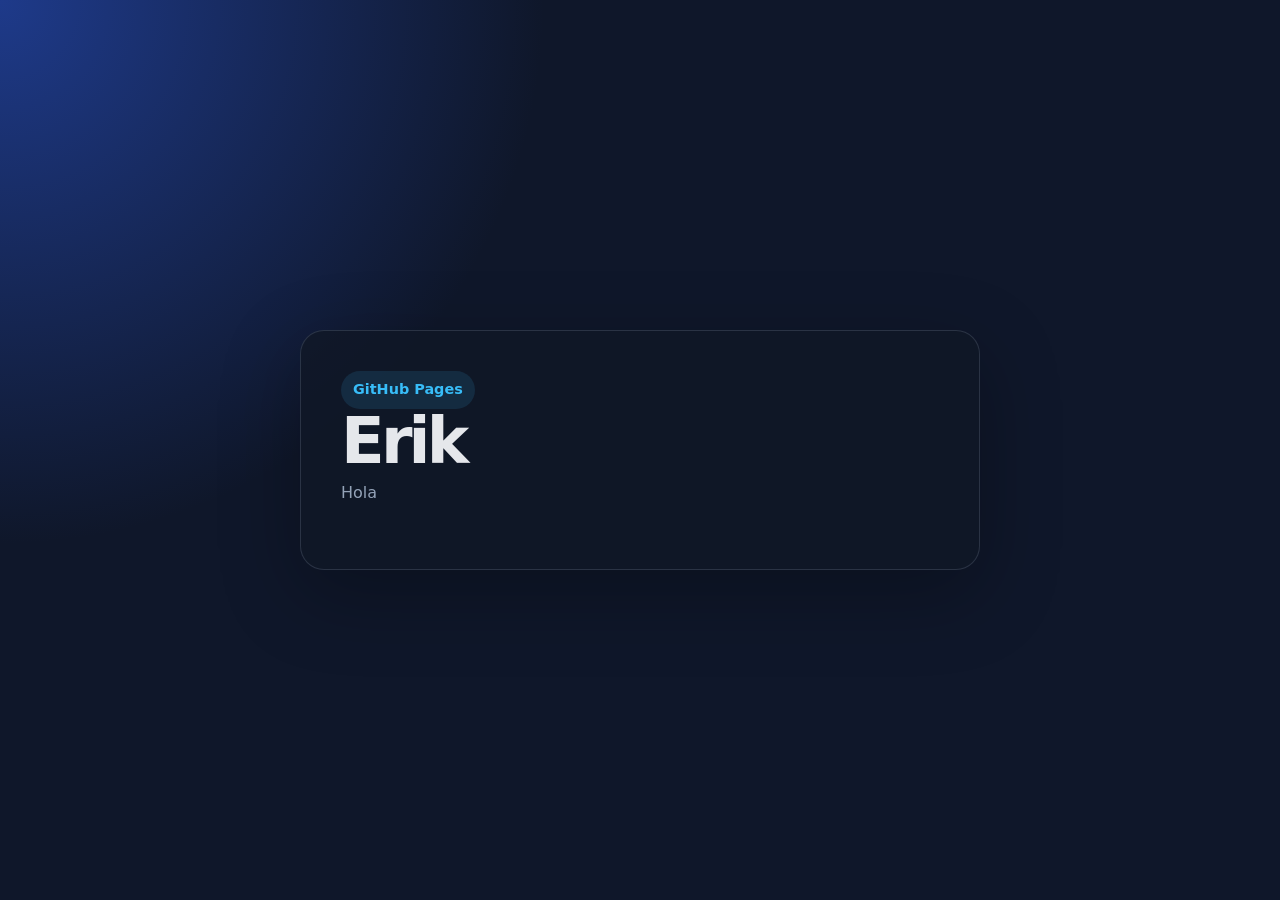
==== index.html @ 459b8fa0 "Update index.html" ====
<!doctype html>
<html lang="es">
  <head>
    <meta charset="utf-8">
    <meta name="viewport" content="width=device-width, initial-scale=1">
    <title>Erik</title>
    <meta name="description" content="Hola">
    <style>
      :root {
        color-scheme: light dark;
        --bg: #0f172a;
        --card: #111827;
        --text: #e5e7eb;
        --muted: #94a3b8;
        --accent: #38bdf8;
      }

      * {
        box-sizing: border-box;
      }

      body {
        min-height: 100vh;
        margin: 0;
        display: grid;
        place-items: center;
        padding: 24px;
        font: 16px/1.5 system-ui, -apple-system, BlinkMacSystemFont, "Segoe UI", sans-serif;
        background:
          radial-gradient(circle at top left, #1e3a8a 0, transparent 34rem),
          var(--bg);
        color: var(--text);
      }

      main {
        width: min(100%, 680px);
        padding: 40px;
        border: 1px solid rgb(148 163 184 / 20%);
        border-radius: 24px;
        background: rgb(17 24 39 / 82%);
        box-shadow: 0 24px 80px rgb(0 0 0 / 28%);
      }

      h1 {
        margin: 0 0 8px;
        font-size: clamp(2rem, 6vw, 4rem);
        line-height: 1;
        letter-spacing: -0.06em;
      }

      p {
        margin: 0 0 24px;
        color: var(--muted);
      }

      a {
        color: var(--accent);
        font-weight: 700;
        text-decoration: none;
      }

      a:hover {
        text-decoration: underline;
      }

      .badge {
        display: inline-flex;
        gap: 8px;
        align-items: center;
        padding: 8px 12px;
        border-radius: 999px;
        background: rgb(56 189 248 / 12%);
        color: var(--accent);
        font-size: 0.9rem;
        font-weight: 700;
      }
    </style>
  </head>
  <body>
    <main>
      <span class="badge">GitHub Pages</span>
      <h1>Erik</h1>
      <p>Hola</p>
    </main>
  </body>
</html>
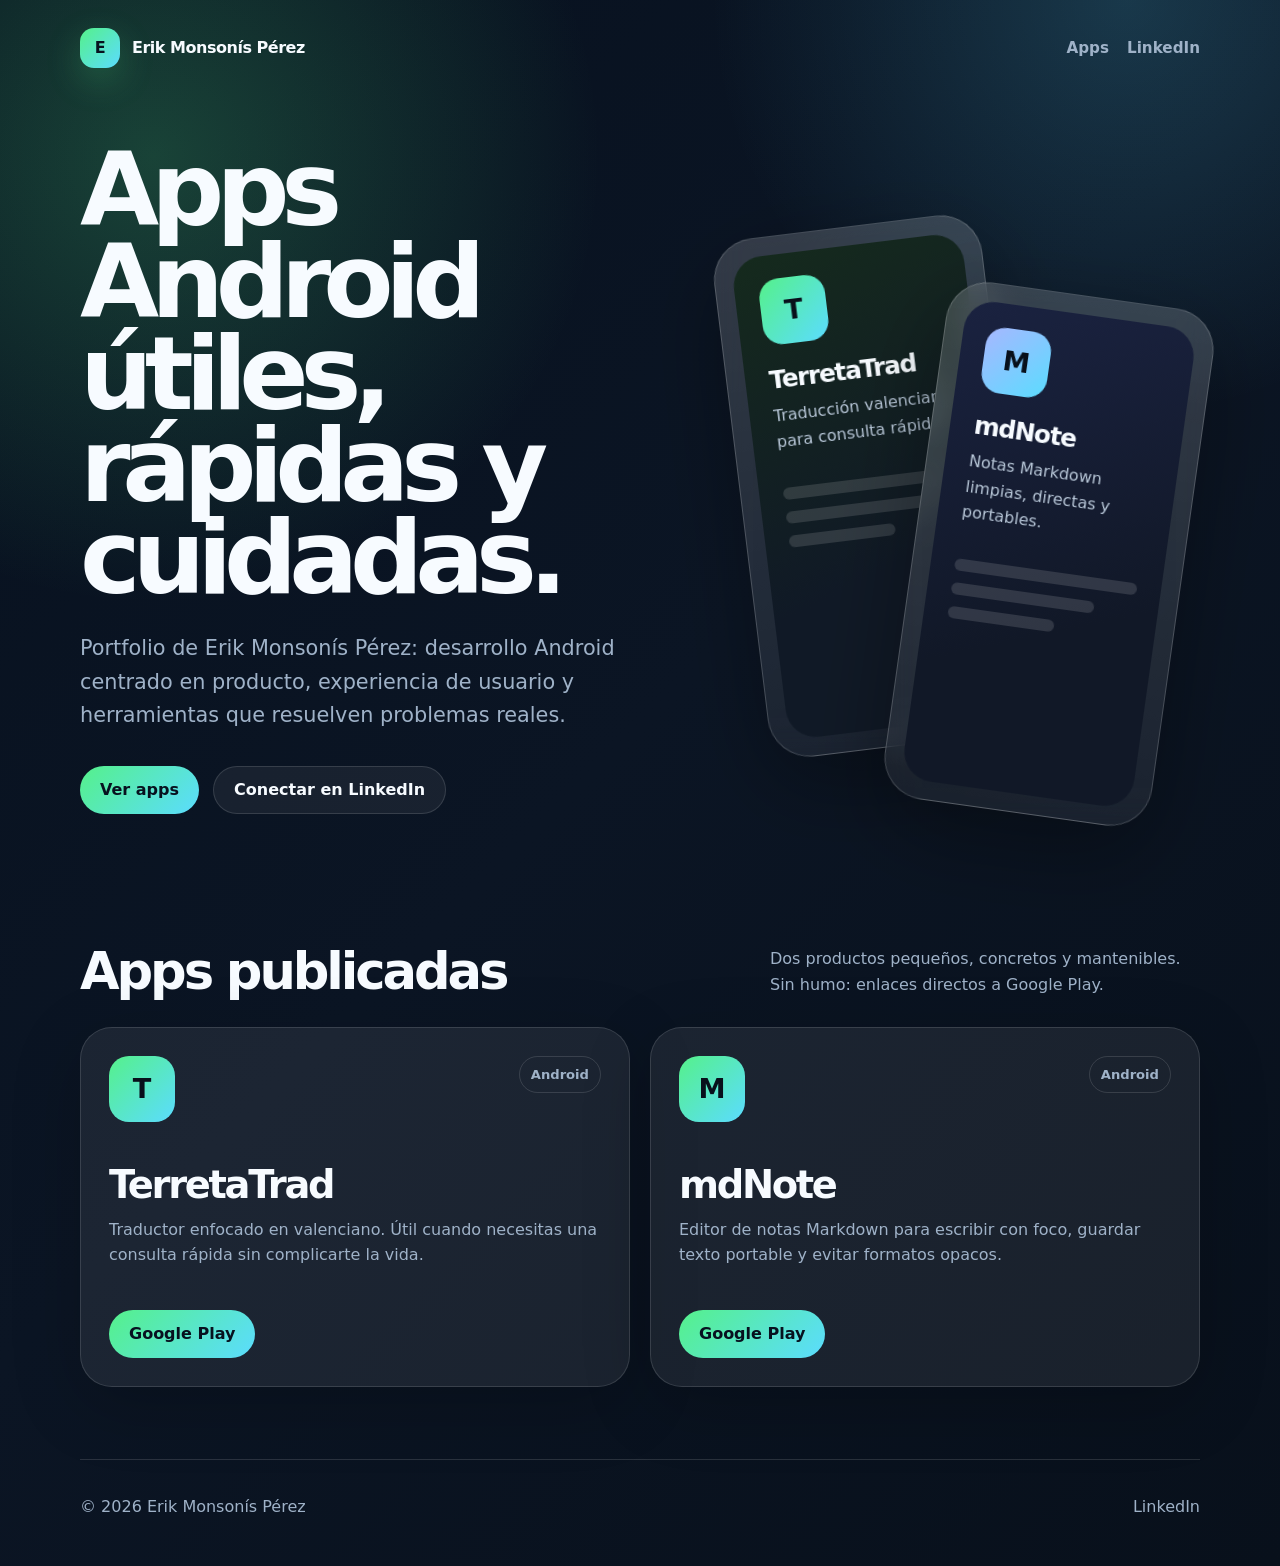
==== commit d459fbdb: "feat: update android apps portfolio" ====
--- a/index.html
+++ b/index.html
@@ -3,84 +3,403 @@
   <head>
     <meta charset="utf-8">
     <meta name="viewport" content="width=device-width, initial-scale=1">
-    <title>Erik</title>
-    <meta name="description" content="Hola">
+    <title>Erik Monsonís Pérez · Apps Android</title>
+    <meta name="description" content="Portfolio de apps Android de Erik Monsonís Pérez: TerretaTrad y mdNote.">
     <style>
       :root {
-        color-scheme: light dark;
-        --bg: #0f172a;
-        --card: #111827;
-        --text: #e5e7eb;
-        --muted: #94a3b8;
-        --accent: #38bdf8;
-      }
-
-      * {
-        box-sizing: border-box;
-      }
+        color-scheme: dark;
+        --bg: #07111f;
+        --bg-soft: #0d1b2d;
+        --card: rgb(255 255 255 / 7%);
+        --card-strong: rgb(255 255 255 / 11%);
+        --text: #f7fbff;
+        --muted: #9fb2c8;
+        --line: rgb(255 255 255 / 13%);
+        --green: #55f18a;
+        --cyan: #5bdcff;
+        --orange: #ffb15b;
+        --shadow: 0 30px 90px rgb(0 0 0 / 35%);
+      }
+
+      * { box-sizing: border-box; }
+
+      html { scroll-behavior: smooth; }
 
       body {
-        min-height: 100vh;
         margin: 0;
+        overflow-x: hidden;
+        font: 16px/1.6 Inter, ui-sans-serif, system-ui, -apple-system, BlinkMacSystemFont, "Segoe UI", sans-serif;
+        background:
+          radial-gradient(circle at 12% 10%, rgb(85 241 138 / 22%), transparent 28rem),
+          radial-gradient(circle at 88% 0%, rgb(91 220 255 / 18%), transparent 26rem),
+          linear-gradient(135deg, #07111f 0%, #0b1524 48%, #08101b 100%);
+        color: var(--text);
+      }
+
+      a { color: inherit; text-decoration: none; }
+      a:hover { color: var(--cyan); }
+
+      .page {
+        width: min(1120px, calc(100% - 40px));
+        margin: 0 auto;
+      }
+
+      header {
+        display: flex;
+        justify-content: space-between;
+        align-items: center;
+        gap: 20px;
+        padding: 28px 0;
+      }
+
+      .brand {
+        display: flex;
+        align-items: center;
+        gap: 12px;
+        font-weight: 800;
+        letter-spacing: -0.03em;
+      }
+
+      .mark {
         display: grid;
         place-items: center;
+        width: 40px;
+        height: 40px;
+        border-radius: 14px;
+        background: linear-gradient(135deg, var(--green), var(--cyan));
+        color: #07111f;
+        box-shadow: 0 12px 35px rgb(85 241 138 / 22%);
+      }
+
+      nav {
+        display: flex;
+        gap: 18px;
+        color: var(--muted);
+        font-size: .95rem;
+        font-weight: 700;
+      }
+
+      .hero {
+        display: grid;
+        grid-template-columns: 1.02fr .98fr;
+        gap: 48px;
+        align-items: center;
+        min-height: calc(100vh - 96px);
+        padding: 38px 0 76px;
+      }
+
+      h1 {
+        max-width: 760px;
+        margin: 0;
+        font-size: clamp(3.2rem, 8vw, 6.8rem);
+        line-height: .9;
+        letter-spacing: -.08em;
+      }
+
+      .lead {
+        max-width: 650px;
+        overflow-wrap: anywhere;
+        margin: 28px 0 0;
+        color: var(--muted);
+        font-size: clamp(1.05rem, 1.9vw, 1.3rem);
+      }
+
+      .actions {
+        display: flex;
+        flex-wrap: wrap;
+        gap: 14px;
+        margin-top: 34px;
+      }
+
+      .button {
+        display: inline-flex;
+        align-items: center;
+        justify-content: center;
+        min-height: 48px;
+        padding: 0 20px;
+        border: 1px solid var(--line);
+        border-radius: 999px;
+        background: rgb(255 255 255 / 6%);
+        color: var(--text);
+        font-weight: 800;
+      }
+
+      .button.primary {
+        border: 0;
+        background: linear-gradient(135deg, var(--green), var(--cyan));
+        color: #07111f;
+      }
+
+      .showcase {
+        position: relative;
+        min-height: 560px;
+      }
+
+      .phone {
+        position: absolute;
+        width: min(270px, 46vw);
+        min-height: 520px;
+        padding: 18px;
+        border: 1px solid rgb(255 255 255 / 18%);
+        border-radius: 42px;
+        background: linear-gradient(180deg, rgb(255 255 255 / 16%), rgb(255 255 255 / 6%));
+        box-shadow: var(--shadow);
+        backdrop-filter: blur(18px);
+      }
+
+      .phone:first-child { right: 190px; top: 26px; transform: rotate(-7deg); }
+      .phone:last-child { right: 16px; top: 94px; transform: rotate(8deg); }
+
+      .screen {
+        min-height: 484px;
+        border-radius: 30px;
         padding: 24px;
-        font: 16px/1.5 system-ui, -apple-system, BlinkMacSystemFont, "Segoe UI", sans-serif;
-        background:
-          radial-gradient(circle at top left, #1e3a8a 0, transparent 34rem),
-          var(--bg);
-        color: var(--text);
-      }
-
-      main {
-        width: min(100%, 680px);
-        padding: 40px;
-        border: 1px solid rgb(148 163 184 / 20%);
-        border-radius: 24px;
-        background: rgb(17 24 39 / 82%);
-        box-shadow: 0 24px 80px rgb(0 0 0 / 28%);
-      }
-
-      h1 {
-        margin: 0 0 8px;
-        font-size: clamp(2rem, 6vw, 4rem);
+        background: #0a1220;
+        overflow: hidden;
+      }
+
+      .screen.terreta { background: linear-gradient(160deg, #152a1d, #101926 65%); }
+      .screen.mdnote { background: linear-gradient(160deg, #1a2240, #111827 65%); }
+
+      .app-icon {
+        display: grid;
+        place-items: center;
+        width: 66px;
+        height: 66px;
+        border-radius: 20px;
+        margin-bottom: 22px;
+        background: linear-gradient(135deg, var(--green), var(--cyan));
+        color: #08101b;
+        font-size: 1.7rem;
+        font-weight: 900;
+      }
+
+      .mdnote .app-icon { background: linear-gradient(135deg, #a7b7ff, var(--cyan)); }
+
+      .screen h2 {
+        margin: 0 0 10px;
+        font-size: 1.55rem;
+        line-height: 1.05;
+        letter-spacing: -.05em;
+      }
+
+      .screen p { margin: 0; color: #b8c7d8; }
+
+      .lines {
+        display: grid;
+        gap: 12px;
+        margin-top: 34px;
+      }
+
+      .line {
+        height: 12px;
+        border-radius: 999px;
+        background: rgb(255 255 255 / 13%);
+      }
+
+      .line:nth-child(2) { width: 78%; }
+      .line:nth-child(3) { width: 58%; }
+
+      .apps {
+        display: grid;
+        gap: 22px;
+        padding: 46px 0 72px;
+      }
+
+      .section-title {
+        display: flex;
+        justify-content: space-between;
+        gap: 24px;
+        align-items: end;
+        margin-bottom: 8px;
+      }
+
+      .section-title h2 {
+        margin: 0;
+        font-size: clamp(2rem, 4vw, 3.5rem);
         line-height: 1;
-        letter-spacing: -0.06em;
-      }
-
-      p {
-        margin: 0 0 24px;
+        letter-spacing: -.06em;
+      }
+
+      .section-title p {
+        max-width: 430px;
+        margin: 0;
         color: var(--muted);
       }
 
-      a {
-        color: var(--accent);
-        font-weight: 700;
-        text-decoration: none;
-      }
-
-      a:hover {
-        text-decoration: underline;
-      }
-
-      .badge {
-        display: inline-flex;
-        gap: 8px;
-        align-items: center;
-        padding: 8px 12px;
+      .grid {
+        display: grid;
+        grid-template-columns: repeat(2, minmax(0, 1fr));
+        gap: 20px;
+      }
+
+      .card {
+        display: grid;
+        align-content: space-between;
+        min-height: 360px;
+        padding: 28px;
+        border: 1px solid var(--line);
+        border-radius: 32px;
+        background: var(--card);
+        box-shadow: 0 18px 70px rgb(0 0 0 / 20%);
+      }
+
+      .card:hover { background: var(--card-strong); }
+
+      .card h3 {
+        margin: 22px 0 12px;
+        font-size: clamp(1.7rem, 3vw, 2.5rem);
+        line-height: 1;
+        letter-spacing: -.06em;
+      }
+
+      .card p { margin: 0; color: var(--muted); }
+
+      .card .top {
+        display: flex;
+        justify-content: space-between;
+        gap: 18px;
+        align-items: start;
+      }
+
+      .tag {
+        padding: 7px 11px;
+        border: 1px solid var(--line);
         border-radius: 999px;
-        background: rgb(56 189 248 / 12%);
-        color: var(--accent);
-        font-size: 0.9rem;
-        font-weight: 700;
+        color: var(--muted);
+        font-size: .82rem;
+        font-weight: 800;
+      }
+
+      .links {
+        display: flex;
+        gap: 12px;
+        margin-top: 26px;
+      }
+
+      footer {
+        display: flex;
+        justify-content: space-between;
+        gap: 24px;
+        padding: 34px 0 46px;
+        border-top: 1px solid var(--line);
+        color: var(--muted);
+      }
+
+      @media (max-width: 860px) {
+        .hero { grid-template-columns: 1fr; min-height: 0; }
+        .showcase { min-height: 430px; }
+        .phone { width: min(240px, 72vw); min-height: 420px; }
+        .screen { min-height: 384px; }
+        .phone:first-child { left: 0; right: auto; }
+        .phone:last-child { right: 0; }
+        .grid, .section-title { grid-template-columns: 1fr; display: grid; }
+      }
+
+      @media (max-width: 560px) {
+        .page { width: min(100% - 28px, 1120px); }
+        h1 { font-size: clamp(3rem, 15vw, 3.9rem); letter-spacing: -.075em; }
+        .lead { max-width: 340px; }
+        header, footer { align-items: start; flex-direction: column; }
+        nav { flex-wrap: wrap; }
+        .hero { padding-top: 18px; }
+        .showcase { min-height: 330px; }
+        .phone { width: 180px; min-height: 318px; padding: 12px; border-radius: 30px; }
+        .screen { min-height: 294px; padding: 18px; border-radius: 22px; }
+        .phone:first-child { top: 0; }
+        .phone:last-child { top: 56px; }
+        .app-icon { width: 52px; height: 52px; border-radius: 16px; }
+        .screen h2 { font-size: 1.2rem; }
+        .card { min-height: 300px; padding: 22px; border-radius: 26px; }
       }
     </style>
   </head>
   <body>
-    <main>
-      <span class="badge">GitHub Pages</span>
-      <h1>Erik</h1>
-      <p>Hola</p>
-    </main>
+    <div class="page">
+      <header>
+        <a class="brand" href="#top" aria-label="Inicio">
+          <span class="mark">E</span>
+          <span>Erik Monsonís Pérez</span>
+        </a>
+        <nav aria-label="Navegación principal">
+          <a href="#apps">Apps</a>
+          <a href="https://www.linkedin.com/in/erikmonsonisperez/">LinkedIn</a>
+        </nav>
+      </header>
+
+      <main id="top">
+        <section class="hero" aria-labelledby="hero-title">
+          <div>
+            <h1 id="hero-title">Apps Android útiles, rápidas y cuidadas.</h1>
+            <p class="lead">Portfolio de Erik Monsonís Pérez: desarrollo Android centrado en producto, experiencia de usuario y herramientas que resuelven problemas reales.</p>
+            <div class="actions">
+              <a class="button primary" href="#apps">Ver apps</a>
+              <a class="button" href="https://www.linkedin.com/in/erikmonsonisperez/">Conectar en LinkedIn</a>
+            </div>
+          </div>
+
+          <div class="showcase" aria-hidden="true">
+            <article class="phone">
+              <div class="screen terreta">
+                <div class="app-icon">T</div>
+                <h2>TerretaTrad</h2>
+                <p>Traducción valenciana para consulta rápida.</p>
+                <div class="lines"><span class="line"></span><span class="line"></span><span class="line"></span></div>
+              </div>
+            </article>
+            <article class="phone">
+              <div class="screen mdnote">
+                <div class="app-icon">M</div>
+                <h2>mdNote</h2>
+                <p>Notas Markdown limpias, directas y portables.</p>
+                <div class="lines"><span class="line"></span><span class="line"></span><span class="line"></span></div>
+              </div>
+            </article>
+          </div>
+        </section>
+
+        <section class="apps" id="apps" aria-labelledby="apps-title">
+          <div class="section-title">
+            <h2 id="apps-title">Apps publicadas</h2>
+            <p>Dos productos pequeños, concretos y mantenibles. Sin humo: enlaces directos a Google Play.</p>
+          </div>
+
+          <div class="grid">
+            <article class="card">
+              <div>
+                <div class="top">
+                  <span class="app-icon">T</span>
+                  <span class="tag">Android</span>
+                </div>
+                <h3>TerretaTrad</h3>
+                <p>Traductor enfocado en valenciano. Útil cuando necesitas una consulta rápida sin complicarte la vida.</p>
+              </div>
+              <div class="links">
+                <a class="button primary" href="https://play.google.com/store/apps/details?id=com.erikmp.terretatrad&amp;hl=es_419&amp;gl=US">Google Play</a>
+              </div>
+            </article>
+
+            <article class="card">
+              <div>
+                <div class="top">
+                  <span class="app-icon">M</span>
+                  <span class="tag">Android</span>
+                </div>
+                <h3>mdNote</h3>
+                <p>Editor de notas Markdown para escribir con foco, guardar texto portable y evitar formatos opacos.</p>
+              </div>
+              <div class="links">
+                <a class="button primary" href="https://play.google.com/store/apps/details?id=com.erikmp.mdnote">Google Play</a>
+              </div>
+            </article>
+          </div>
+        </section>
+      </main>
+
+      <footer>
+        <span>© 2026 Erik Monsonís Pérez</span>
+        <a href="https://www.linkedin.com/in/erikmonsonisperez/">LinkedIn</a>
+      </footer>
+    </div>
   </body>
 </html>
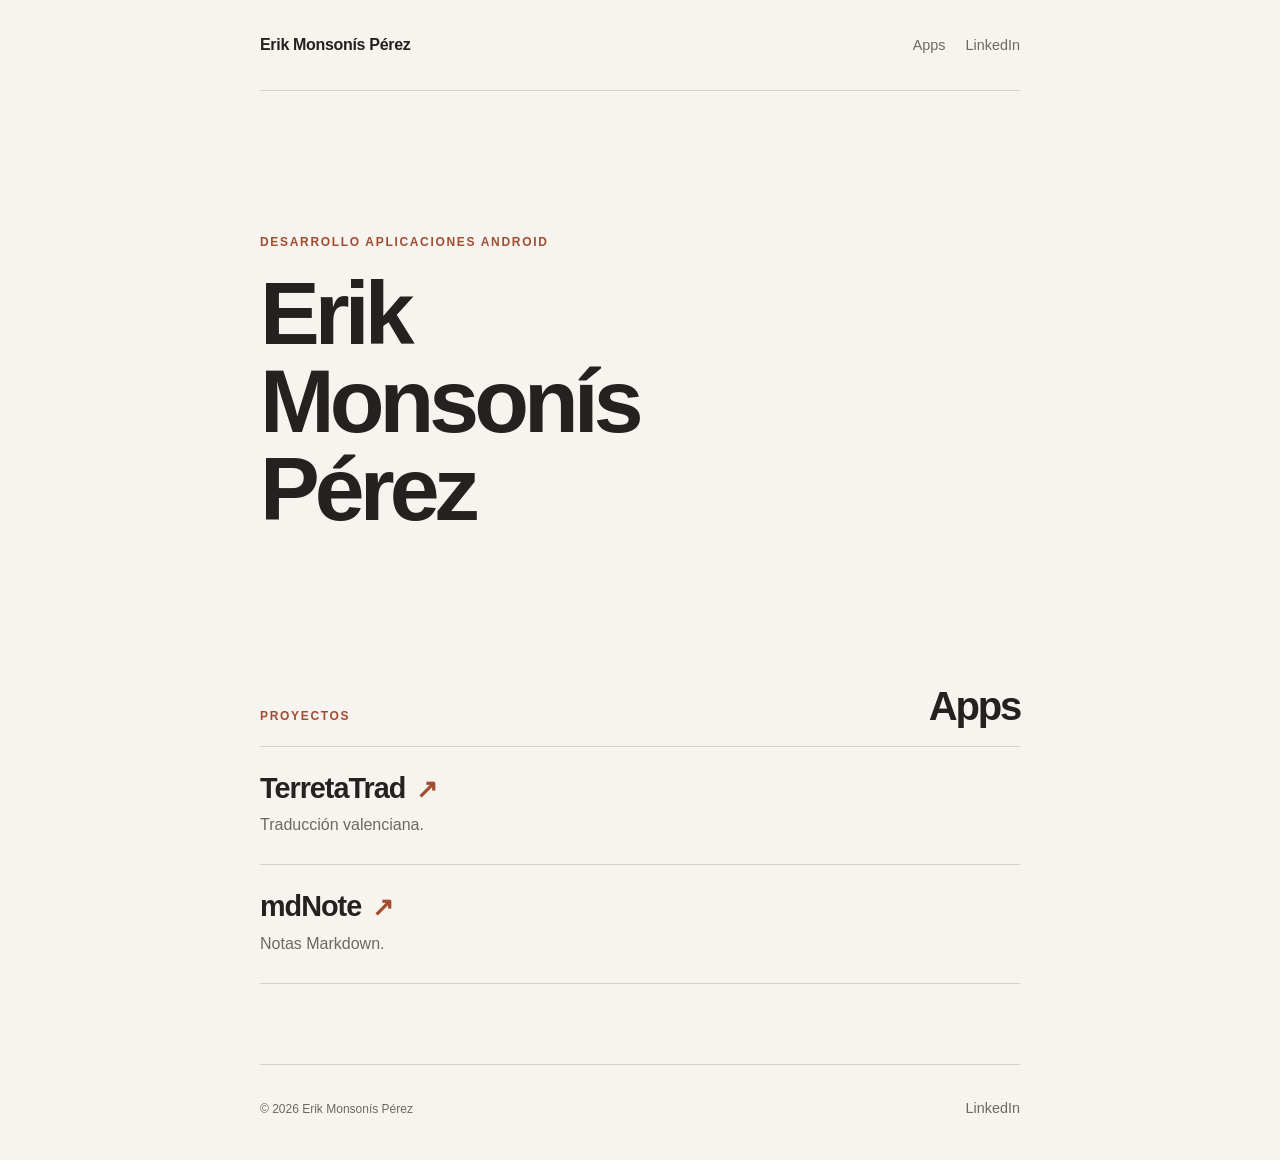
==== commit 59d435b4: "New UI" ====
--- a/index.html
+++ b/index.html
@@ -3,401 +3,53 @@
   <head>
     <meta charset="utf-8">
     <meta name="viewport" content="width=device-width, initial-scale=1">
-    <title>Erik Monsonís Pérez · Apps Android</title>
-    <meta name="description" content="Portfolio de apps Android de Erik Monsonís Pérez: TerretaTrad y mdNote.">
-    <style>
-      :root {
-        color-scheme: dark;
-        --bg: #07111f;
-        --bg-soft: #0d1b2d;
-        --card: rgb(255 255 255 / 7%);
-        --card-strong: rgb(255 255 255 / 11%);
-        --text: #f7fbff;
-        --muted: #9fb2c8;
-        --line: rgb(255 255 255 / 13%);
-        --green: #55f18a;
-        --cyan: #5bdcff;
-        --orange: #ffb15b;
-        --shadow: 0 30px 90px rgb(0 0 0 / 35%);
-      }
-
-      * { box-sizing: border-box; }
-
-      html { scroll-behavior: smooth; }
-
-      body {
-        margin: 0;
-        overflow-x: hidden;
-        font: 16px/1.6 Inter, ui-sans-serif, system-ui, -apple-system, BlinkMacSystemFont, "Segoe UI", sans-serif;
-        background:
-          radial-gradient(circle at 12% 10%, rgb(85 241 138 / 22%), transparent 28rem),
-          radial-gradient(circle at 88% 0%, rgb(91 220 255 / 18%), transparent 26rem),
-          linear-gradient(135deg, #07111f 0%, #0b1524 48%, #08101b 100%);
-        color: var(--text);
-      }
-
-      a { color: inherit; text-decoration: none; }
-      a:hover { color: var(--cyan); }
-
-      .page {
-        width: min(1120px, calc(100% - 40px));
-        margin: 0 auto;
-      }
-
-      header {
-        display: flex;
-        justify-content: space-between;
-        align-items: center;
-        gap: 20px;
-        padding: 28px 0;
-      }
-
-      .brand {
-        display: flex;
-        align-items: center;
-        gap: 12px;
-        font-weight: 800;
-        letter-spacing: -0.03em;
-      }
-
-      .mark {
-        display: grid;
-        place-items: center;
-        width: 40px;
-        height: 40px;
-        border-radius: 14px;
-        background: linear-gradient(135deg, var(--green), var(--cyan));
-        color: #07111f;
-        box-shadow: 0 12px 35px rgb(85 241 138 / 22%);
-      }
-
-      nav {
-        display: flex;
-        gap: 18px;
-        color: var(--muted);
-        font-size: .95rem;
-        font-weight: 700;
-      }
-
-      .hero {
-        display: grid;
-        grid-template-columns: 1.02fr .98fr;
-        gap: 48px;
-        align-items: center;
-        min-height: calc(100vh - 96px);
-        padding: 38px 0 76px;
-      }
-
-      h1 {
-        max-width: 760px;
-        margin: 0;
-        font-size: clamp(3.2rem, 8vw, 6.8rem);
-        line-height: .9;
-        letter-spacing: -.08em;
-      }
-
-      .lead {
-        max-width: 650px;
-        overflow-wrap: anywhere;
-        margin: 28px 0 0;
-        color: var(--muted);
-        font-size: clamp(1.05rem, 1.9vw, 1.3rem);
-      }
-
-      .actions {
-        display: flex;
-        flex-wrap: wrap;
-        gap: 14px;
-        margin-top: 34px;
-      }
-
-      .button {
-        display: inline-flex;
-        align-items: center;
-        justify-content: center;
-        min-height: 48px;
-        padding: 0 20px;
-        border: 1px solid var(--line);
-        border-radius: 999px;
-        background: rgb(255 255 255 / 6%);
-        color: var(--text);
-        font-weight: 800;
-      }
-
-      .button.primary {
-        border: 0;
-        background: linear-gradient(135deg, var(--green), var(--cyan));
-        color: #07111f;
-      }
-
-      .showcase {
-        position: relative;
-        min-height: 560px;
-      }
-
-      .phone {
-        position: absolute;
-        width: min(270px, 46vw);
-        min-height: 520px;
-        padding: 18px;
-        border: 1px solid rgb(255 255 255 / 18%);
-        border-radius: 42px;
-        background: linear-gradient(180deg, rgb(255 255 255 / 16%), rgb(255 255 255 / 6%));
-        box-shadow: var(--shadow);
-        backdrop-filter: blur(18px);
-      }
-
-      .phone:first-child { right: 190px; top: 26px; transform: rotate(-7deg); }
-      .phone:last-child { right: 16px; top: 94px; transform: rotate(8deg); }
-
-      .screen {
-        min-height: 484px;
-        border-radius: 30px;
-        padding: 24px;
-        background: #0a1220;
-        overflow: hidden;
-      }
-
-      .screen.terreta { background: linear-gradient(160deg, #152a1d, #101926 65%); }
-      .screen.mdnote { background: linear-gradient(160deg, #1a2240, #111827 65%); }
-
-      .app-icon {
-        display: grid;
-        place-items: center;
-        width: 66px;
-        height: 66px;
-        border-radius: 20px;
-        margin-bottom: 22px;
-        background: linear-gradient(135deg, var(--green), var(--cyan));
-        color: #08101b;
-        font-size: 1.7rem;
-        font-weight: 900;
-      }
-
-      .mdnote .app-icon { background: linear-gradient(135deg, #a7b7ff, var(--cyan)); }
-
-      .screen h2 {
-        margin: 0 0 10px;
-        font-size: 1.55rem;
-        line-height: 1.05;
-        letter-spacing: -.05em;
-      }
-
-      .screen p { margin: 0; color: #b8c7d8; }
-
-      .lines {
-        display: grid;
-        gap: 12px;
-        margin-top: 34px;
-      }
-
-      .line {
-        height: 12px;
-        border-radius: 999px;
-        background: rgb(255 255 255 / 13%);
-      }
-
-      .line:nth-child(2) { width: 78%; }
-      .line:nth-child(3) { width: 58%; }
-
-      .apps {
-        display: grid;
-        gap: 22px;
-        padding: 46px 0 72px;
-      }
-
-      .section-title {
-        display: flex;
-        justify-content: space-between;
-        gap: 24px;
-        align-items: end;
-        margin-bottom: 8px;
-      }
-
-      .section-title h2 {
-        margin: 0;
-        font-size: clamp(2rem, 4vw, 3.5rem);
-        line-height: 1;
-        letter-spacing: -.06em;
-      }
-
-      .section-title p {
-        max-width: 430px;
-        margin: 0;
-        color: var(--muted);
-      }
-
-      .grid {
-        display: grid;
-        grid-template-columns: repeat(2, minmax(0, 1fr));
-        gap: 20px;
-      }
-
-      .card {
-        display: grid;
-        align-content: space-between;
-        min-height: 360px;
-        padding: 28px;
-        border: 1px solid var(--line);
-        border-radius: 32px;
-        background: var(--card);
-        box-shadow: 0 18px 70px rgb(0 0 0 / 20%);
-      }
-
-      .card:hover { background: var(--card-strong); }
-
-      .card h3 {
-        margin: 22px 0 12px;
-        font-size: clamp(1.7rem, 3vw, 2.5rem);
-        line-height: 1;
-        letter-spacing: -.06em;
-      }
-
-      .card p { margin: 0; color: var(--muted); }
-
-      .card .top {
-        display: flex;
-        justify-content: space-between;
-        gap: 18px;
-        align-items: start;
-      }
-
-      .tag {
-        padding: 7px 11px;
-        border: 1px solid var(--line);
-        border-radius: 999px;
-        color: var(--muted);
-        font-size: .82rem;
-        font-weight: 800;
-      }
-
-      .links {
-        display: flex;
-        gap: 12px;
-        margin-top: 26px;
-      }
-
-      footer {
-        display: flex;
-        justify-content: space-between;
-        gap: 24px;
-        padding: 34px 0 46px;
-        border-top: 1px solid var(--line);
-        color: var(--muted);
-      }
-
-      @media (max-width: 860px) {
-        .hero { grid-template-columns: 1fr; min-height: 0; }
-        .showcase { min-height: 430px; }
-        .phone { width: min(240px, 72vw); min-height: 420px; }
-        .screen { min-height: 384px; }
-        .phone:first-child { left: 0; right: auto; }
-        .phone:last-child { right: 0; }
-        .grid, .section-title { grid-template-columns: 1fr; display: grid; }
-      }
-
-      @media (max-width: 560px) {
-        .page { width: min(100% - 28px, 1120px); }
-        h1 { font-size: clamp(3rem, 15vw, 3.9rem); letter-spacing: -.075em; }
-        .lead { max-width: 340px; }
-        header, footer { align-items: start; flex-direction: column; }
-        nav { flex-wrap: wrap; }
-        .hero { padding-top: 18px; }
-        .showcase { min-height: 330px; }
-        .phone { width: 180px; min-height: 318px; padding: 12px; border-radius: 30px; }
-        .screen { min-height: 294px; padding: 18px; border-radius: 22px; }
-        .phone:first-child { top: 0; }
-        .phone:last-child { top: 56px; }
-        .app-icon { width: 52px; height: 52px; border-radius: 16px; }
-        .screen h2 { font-size: 1.2rem; }
-        .card { min-height: 300px; padding: 22px; border-radius: 26px; }
-      }
-    </style>
+    <title>Erik Monsonís Pérez · Desarrollo aplicaciones Android</title>
+    <meta name="description" content="Portfolio de Erik Monsonís Pérez: desarrollo de aplicaciones Android.">
+    <link rel="stylesheet" href="styles.css">
   </head>
   <body>
-    <div class="page">
-      <header>
-        <a class="brand" href="#top" aria-label="Inicio">
-          <span class="mark">E</span>
-          <span>Erik Monsonís Pérez</span>
-        </a>
-        <nav aria-label="Navegación principal">
+    <div class="site">
+      <header class="site-header">
+        <a class="brand" href="#top">Erik Monsonís Pérez</a>
+        <nav class="nav" aria-label="Navegación principal">
           <a href="#apps">Apps</a>
           <a href="https://www.linkedin.com/in/erikmonsonisperez/">LinkedIn</a>
         </nav>
       </header>
 
       <main id="top">
-        <section class="hero" aria-labelledby="hero-title">
-          <div>
-            <h1 id="hero-title">Apps Android útiles, rápidas y cuidadas.</h1>
-            <p class="lead">Portfolio de Erik Monsonís Pérez: desarrollo Android centrado en producto, experiencia de usuario y herramientas que resuelven problemas reales.</p>
-            <div class="actions">
-              <a class="button primary" href="#apps">Ver apps</a>
-              <a class="button" href="https://www.linkedin.com/in/erikmonsonisperez/">Conectar en LinkedIn</a>
-            </div>
+        <section class="intro" aria-labelledby="intro-title">
+          <p class="eyebrow">Desarrollo aplicaciones Android</p>
+          <h1 id="intro-title">Erik Monsonís Pérez</h1>
+        </section>
+
+        <section id="apps" aria-labelledby="apps-title">
+          <div class="section-heading">
+            <p class="eyebrow">Proyectos</p>
+            <h2 id="apps-title">Apps</h2>
           </div>
 
-          <div class="showcase" aria-hidden="true">
-            <article class="phone">
-              <div class="screen terreta">
-                <div class="app-icon">T</div>
-                <h2>TerretaTrad</h2>
-                <p>Traducción valenciana para consulta rápida.</p>
-                <div class="lines"><span class="line"></span><span class="line"></span><span class="line"></span></div>
-              </div>
-            </article>
-            <article class="phone">
-              <div class="screen mdnote">
-                <div class="app-icon">M</div>
-                <h2>mdNote</h2>
-                <p>Notas Markdown limpias, directas y portables.</p>
-                <div class="lines"><span class="line"></span><span class="line"></span><span class="line"></span></div>
-              </div>
-            </article>
-          </div>
-        </section>
-
-        <section class="apps" id="apps" aria-labelledby="apps-title">
-          <div class="section-title">
-            <h2 id="apps-title">Apps publicadas</h2>
-            <p>Dos productos pequeños, concretos y mantenibles. Sin humo: enlaces directos a Google Play.</p>
-          </div>
-
-          <div class="grid">
-            <article class="card">
-              <div>
-                <div class="top">
-                  <span class="app-icon">T</span>
-                  <span class="tag">Android</span>
-                </div>
-                <h3>TerretaTrad</h3>
-                <p>Traductor enfocado en valenciano. Útil cuando necesitas una consulta rápida sin complicarte la vida.</p>
-              </div>
-              <div class="links">
-                <a class="button primary" href="https://play.google.com/store/apps/details?id=com.erikmp.terretatrad&amp;hl=es_419&amp;gl=US">Google Play</a>
-              </div>
-            </article>
-
-            <article class="card">
-              <div>
-                <div class="top">
-                  <span class="app-icon">M</span>
-                  <span class="tag">Android</span>
-                </div>
-                <h3>mdNote</h3>
-                <p>Editor de notas Markdown para escribir con foco, guardar texto portable y evitar formatos opacos.</p>
-              </div>
-              <div class="links">
-                <a class="button primary" href="https://play.google.com/store/apps/details?id=com.erikmp.mdnote">Google Play</a>
-              </div>
-            </article>
-          </div>
+          <ul class="app-list">
+            <li class="app-item">
+              <a class="app-link" href="/terretatrad/">
+                <span>TerretaTrad</span>
+                <span class="app-arrow" aria-hidden="true">↗</span>
+              </a>
+              <p class="app-description">Traducción valenciana.</p>
+            </li>
+            <li class="app-item">
+              <a class="app-link" href="/mdnote/">
+                <span>mdNote</span>
+                <span class="app-arrow" aria-hidden="true">↗</span>
+              </a>
+              <p class="app-description">Notas Markdown.</p>
+            </li>
+          </ul>
         </section>
       </main>
 
-      <footer>
-        <span>© 2026 Erik Monsonís Pérez</span>
+      <footer class="site-footer">
+        <small>© 2026 Erik Monsonís Pérez</small>
         <a href="https://www.linkedin.com/in/erikmonsonisperez/">LinkedIn</a>
       </footer>
     </div>
--- a/styles.css
+++ b/styles.css
@@ -0,0 +1,236 @@
+:root {
+  color-scheme: light;
+  --paper: #f7f4ef;
+  --ink: #24211e;
+  --muted: #6e6861;
+  --accent: #a24d30;
+  --focus: #8e3c21;
+  --line: #d9d2c9;
+}
+
+* {
+  box-sizing: border-box;
+}
+
+html {
+  scroll-behavior: smooth;
+}
+
+body {
+  margin: 0;
+  background: var(--paper);
+  color: var(--ink);
+  font: 16px/1.6 -apple-system, BlinkMacSystemFont, "Segoe UI", sans-serif;
+}
+
+a {
+  color: inherit;
+  text-decoration: none;
+}
+
+a:hover {
+  color: var(--accent);
+}
+
+a:focus-visible {
+  outline: 3px solid var(--focus);
+  outline-offset: 4px;
+  border-radius: 2px;
+}
+
+.site {
+  width: min(calc(100% - 2rem), 760px);
+  max-width: 760px;
+  min-height: 100vh;
+  margin: 0 auto;
+  display: flex;
+  flex-direction: column;
+}
+
+.site-header {
+  display: flex;
+  align-items: baseline;
+  justify-content: space-between;
+  gap: 2rem;
+  padding: 2rem 0;
+  border-bottom: 1px solid var(--line);
+}
+
+.brand {
+  font-weight: 650;
+  letter-spacing: -0.02em;
+}
+
+.nav {
+  display: flex;
+  flex-wrap: wrap;
+  gap: 1.25rem;
+  color: var(--muted);
+  font-size: 0.9rem;
+}
+
+main {
+  flex: 1;
+}
+
+.intro {
+  padding: clamp(5rem, 15vw, 9rem) 0 clamp(5rem, 13vw, 8rem);
+}
+
+.eyebrow {
+  margin: 0 0 1.25rem;
+  color: var(--accent);
+  font-size: 0.75rem;
+  font-weight: 700;
+  letter-spacing: 0.14em;
+  line-height: 1.3;
+  text-transform: uppercase;
+}
+
+h1,
+h2,
+p {
+  margin-top: 0;
+}
+
+h1,
+h2 {
+  letter-spacing: -0.055em;
+}
+
+h1 {
+  max-width: 10ch;
+  margin-bottom: 1.5rem;
+  font-size: clamp(3rem, 10vw, 5.6rem);
+  line-height: 0.98;
+}
+
+.section-heading {
+  display: flex;
+  align-items: baseline;
+  justify-content: space-between;
+  gap: 1rem;
+  margin-bottom: 1.25rem;
+}
+
+.section-heading .eyebrow {
+  margin-bottom: 0;
+}
+
+h2 {
+  margin-bottom: 0;
+  font-size: clamp(1.8rem, 5vw, 2.5rem);
+  line-height: 1;
+}
+
+.app-list {
+  padding: 0;
+  margin: 0;
+  border-top: 1px solid var(--line);
+  list-style: none;
+}
+
+.app-item {
+  padding: 1.5rem 0 1.65rem;
+  border-bottom: 1px solid var(--line);
+}
+
+.app-link {
+  display: inline-flex;
+  align-items: baseline;
+  gap: 0.7rem;
+  font-size: clamp(1.4rem, 4vw, 1.8rem);
+  font-weight: 650;
+  letter-spacing: -0.035em;
+  line-height: 1.2;
+}
+
+.app-arrow {
+  color: var(--accent);
+  font-size: 0.9em;
+  transition: transform 160ms ease;
+}
+
+.app-link:hover .app-arrow {
+  transform: translate(0.15rem, -0.15rem);
+}
+
+.app-description {
+  margin: 0.45rem 0 0;
+  color: var(--muted);
+}
+
+.detail {
+  padding: clamp(4rem, 12vw, 7rem) 0 clamp(5rem, 13vw, 8rem);
+}
+
+.back-link {
+  display: inline-block;
+  margin-bottom: clamp(4rem, 12vw, 7rem);
+  color: var(--muted);
+  font-size: 0.9rem;
+}
+
+.detail h1 {
+  max-width: none;
+  margin-bottom: 1.5rem;
+}
+
+.detail-copy {
+  max-width: 34rem;
+  margin-bottom: 0;
+  color: var(--muted);
+  font-size: clamp(1.2rem, 3vw, 1.5rem);
+}
+
+.play-link {
+  display: inline-flex;
+  align-items: center;
+  gap: 0.7rem;
+  margin-top: 2.5rem;
+  padding-bottom: 0.25rem;
+  border-bottom: 2px solid currentColor;
+  color: var(--accent);
+  font-weight: 700;
+}
+
+.site-footer {
+  display: flex;
+  align-items: baseline;
+  justify-content: space-between;
+  gap: 1.5rem;
+  padding: 2rem 0 2.5rem;
+  margin-top: 5rem;
+  border-top: 1px solid var(--line);
+  color: var(--muted);
+  font-size: 0.9rem;
+}
+
+@media (max-width: 520px) {
+  .site-header,
+  .site-footer {
+    align-items: flex-start;
+    flex-direction: column;
+    gap: 0.75rem;
+  }
+
+  .intro {
+    padding-top: 4.5rem;
+  }
+
+  .section-heading {
+    align-items: flex-start;
+    flex-direction: column;
+    gap: 0.5rem;
+  }
+}
+
+@media (prefers-reduced-motion: reduce) {
+  html {
+    scroll-behavior: auto;
+  }
+
+  .app-arrow {
+    transition: none;
+  }
+}
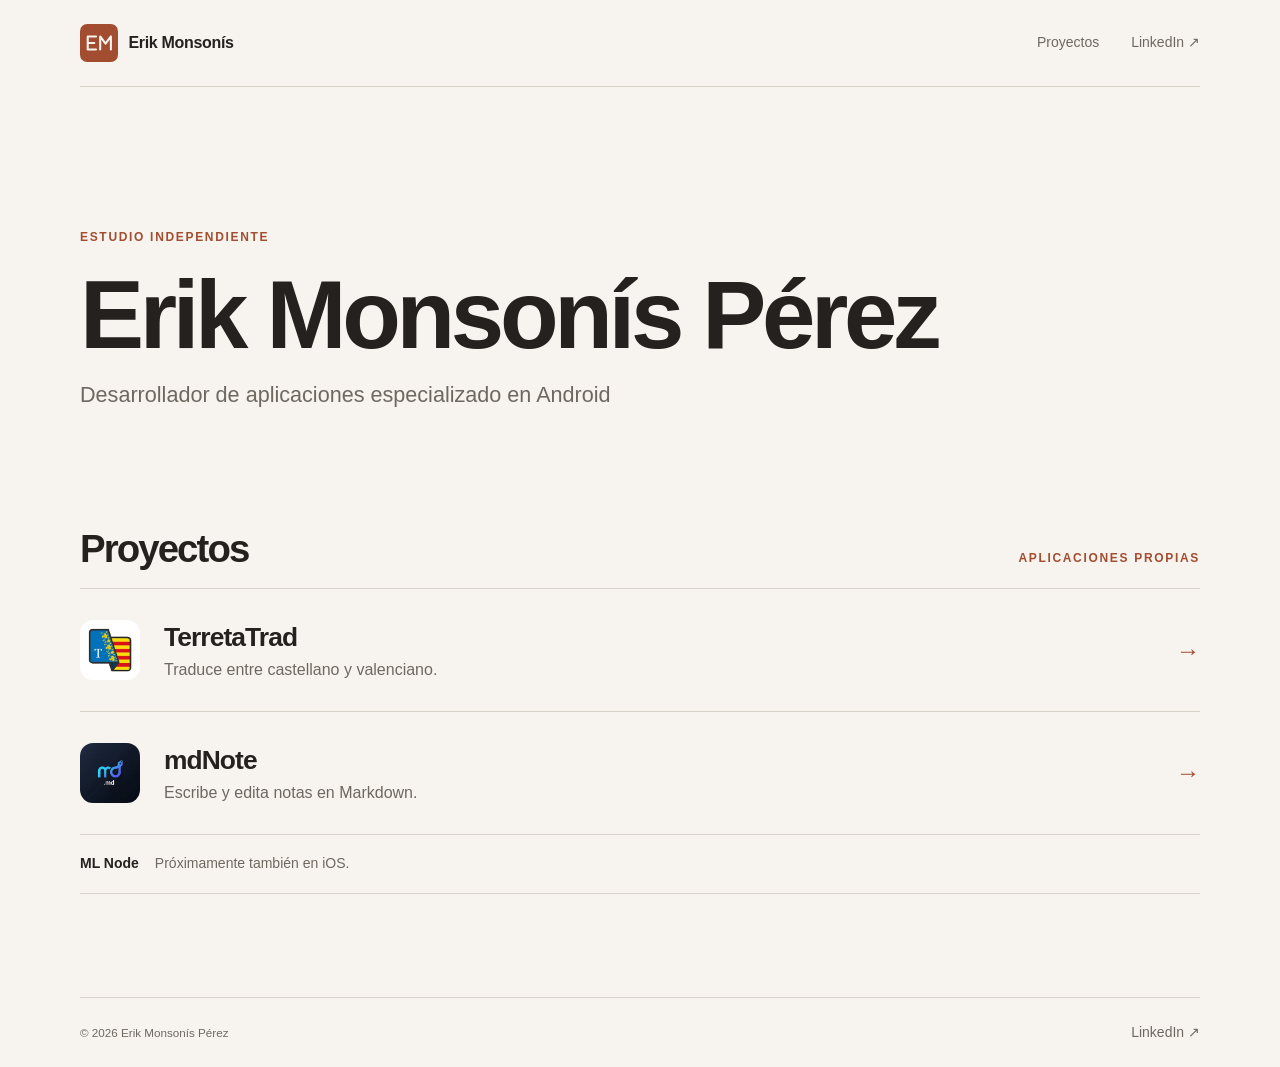
==== commit 42094339: "feat: redesign studio portfolio and add project detail pages" ====
--- a/index.html
+++ b/index.html
@@ -3,46 +3,62 @@
   <head>
     <meta charset="utf-8">
     <meta name="viewport" content="width=device-width, initial-scale=1">
-    <title>Erik Monsonís Pérez · Desarrollo aplicaciones Android</title>
-    <meta name="description" content="Portfolio de Erik Monsonís Pérez: desarrollo de aplicaciones Android.">
+    <title>Erik Monsonís Pérez · Desarrollo de aplicaciones</title>
+    <meta name="description" content="Portfolio de Erik Monsonís Pérez, desarrollador de aplicaciones especializado en Android.">
+    <link rel="icon" type="image/svg+xml" href="/assets/monograma.svg">
+    <link rel="apple-touch-icon" href="/assets/developer-icon.png">
     <link rel="stylesheet" href="styles.css">
   </head>
   <body>
     <div class="site">
       <header class="site-header">
-        <a class="brand" href="#top">Erik Monsonís Pérez</a>
+        <a class="brand" href="./" aria-label="Erik Monsonís Pérez · Inicio">
+          <img src="/assets/monograma.svg" width="38" height="38" alt="">
+          <span>Erik Monsonís</span>
+        </a>
         <nav class="nav" aria-label="Navegación principal">
-          <a href="#apps">Apps</a>
-          <a href="https://www.linkedin.com/in/erikmonsonisperez/">LinkedIn</a>
+          <a href="#apps">Proyectos</a>
+          <a href="https://www.linkedin.com/in/erikmonsonisperez/">LinkedIn <span aria-hidden="true">↗</span></a>
         </nav>
       </header>
 
-      <main id="top">
+      <main>
         <section class="intro" aria-labelledby="intro-title">
-          <p class="eyebrow">Desarrollo aplicaciones Android</p>
+          <p class="eyebrow">Estudio independiente</p>
           <h1 id="intro-title">Erik Monsonís Pérez</h1>
+          <p class="intro-copy">Desarrollador de aplicaciones especializado en Android</p>
         </section>
 
         <section id="apps" aria-labelledby="apps-title">
           <div class="section-heading">
-            <p class="eyebrow">Proyectos</p>
-            <h2 id="apps-title">Apps</h2>
+            <h2 id="apps-title">Proyectos</h2>
+            <p class="eyebrow">Aplicaciones propias</p>
           </div>
 
-          <ul class="app-list">
-            <li class="app-item">
-              <a class="app-link" href="/terretatrad/">
-                <span>TerretaTrad</span>
-                <span class="app-arrow" aria-hidden="true">↗</span>
+          <ul class="app-list" role="list">
+            <li>
+              <a class="app-row" href="/terretatrad/">
+                <img class="app-icon" src="/assets/terretatrad.webp" width="60" height="60" alt="">
+                <span class="app-copy">
+                  <span class="app-name">TerretaTrad</span>
+                  <span class="app-description">Traduce entre castellano y valenciano.</span>
+                </span>
+                <span class="app-arrow" aria-hidden="true">→</span>
               </a>
-              <p class="app-description">Traducción valenciana.</p>
             </li>
-            <li class="app-item">
-              <a class="app-link" href="/mdnote/">
-                <span>mdNote</span>
-                <span class="app-arrow" aria-hidden="true">↗</span>
+            <li>
+              <a class="app-row" href="/mdnote/">
+                <img class="app-icon" src="/assets/mdnote.webp" width="60" height="60" alt="">
+                <span class="app-copy">
+                  <span class="app-name">mdNote</span>
+                  <span class="app-description">Escribe y edita notas en Markdown.</span>
+                </span>
+                <span class="app-arrow" aria-hidden="true">→</span>
               </a>
-              <p class="app-description">Notas Markdown.</p>
+            </li>
+            <li class="project-note">
+              <span>ML Node</span>
+              <span>Próximamente también en iOS.</span>
             </li>
           </ul>
         </section>
@@ -50,7 +66,7 @@
 
       <footer class="site-footer">
         <small>© 2026 Erik Monsonís Pérez</small>
-        <a href="https://www.linkedin.com/in/erikmonsonisperez/">LinkedIn</a>
+        <a href="https://www.linkedin.com/in/erikmonsonisperez/">LinkedIn <span aria-hidden="true">↗</span></a>
       </footer>
     </div>
   </body>
--- a/styles.css
+++ b/styles.css
@@ -6,231 +6,179 @@
   --accent: #a24d30;
   --focus: #8e3c21;
   --line: #d9d2c9;
+  --gutter: clamp(1rem, 6vw, 5rem);
 }
 
-* {
-  box-sizing: border-box;
-}
-
-html {
-  scroll-behavior: smooth;
-}
+* { box-sizing: border-box; }
 
 body {
   margin: 0;
   background: var(--paper);
   color: var(--ink);
-  font: 16px/1.6 -apple-system, BlinkMacSystemFont, "Segoe UI", sans-serif;
+  font: 1rem/1.55 -apple-system, BlinkMacSystemFont, "Segoe UI", sans-serif;
 }
 
-a {
-  color: inherit;
-  text-decoration: none;
-}
-
-a:hover {
-  color: var(--accent);
-}
-
-a:focus-visible {
-  outline: 3px solid var(--focus);
-  outline-offset: 4px;
-  border-radius: 2px;
-}
+a { color: inherit; text-decoration: none; }
+a:hover { color: var(--accent); }
+a:focus-visible { outline: 2px solid var(--focus); outline-offset: 5px; }
 
 .site {
-  width: min(calc(100% - 2rem), 760px);
-  max-width: 760px;
+  width: min(70rem, calc(100% - 2 * var(--gutter)));
   min-height: 100vh;
-  margin: 0 auto;
+  min-height: 100dvh;
+  margin-inline: auto;
   display: flex;
   flex-direction: column;
 }
 
-.site-header {
+.site-header,
+.site-footer {
   display: flex;
-  align-items: baseline;
+  align-items: center;
   justify-content: space-between;
-  gap: 2rem;
-  padding: 2rem 0;
-  border-bottom: 1px solid var(--line);
+  flex-wrap: wrap;
+  gap: 0.65rem 1.5rem;
+  padding-block: 1.5rem;
 }
 
-.brand {
-  font-weight: 650;
-  letter-spacing: -0.02em;
-}
+.site-header { border-bottom: 1px solid var(--line); }
+.brand, .nav { display: flex; align-items: center; }
+.brand { gap: 0.65rem; font-weight: 680; letter-spacing: -0.02em; }
+.brand img { border-radius: 0.45rem; }
+.nav { flex-wrap: wrap; gap: 0.4rem clamp(0.8rem, 3vw, 2rem); }
+.nav, .site-footer { color: var(--muted); font-size: 0.875rem; }
+.nav a { padding-block: 0.4rem; }
 
-.nav {
-  display: flex;
-  flex-wrap: wrap;
-  gap: 1.25rem;
-  color: var(--muted);
-  font-size: 0.9rem;
-}
-
-main {
-  flex: 1;
-}
+main { flex: 1; }
+h1, h2, p, dl, dd { margin: 0; }
 
 .intro {
-  padding: clamp(5rem, 15vw, 9rem) 0 clamp(5rem, 13vw, 8rem);
+  container-type: inline-size;
+  padding-block: clamp(4.5rem, 11vw, 9rem) clamp(4rem, 9vw, 7.5rem);
 }
 
 .eyebrow {
-  margin: 0 0 1.25rem;
   color: var(--accent);
   font-size: 0.75rem;
-  font-weight: 700;
+  font-weight: 720;
   letter-spacing: 0.14em;
-  line-height: 1.3;
   text-transform: uppercase;
 }
 
-h1,
-h2,
-p {
-  margin-top: 0;
+h1 {
+  font-weight: 700;
+  letter-spacing: -0.045em;
+  line-height: 1.03;
 }
 
-h1,
-h2 {
-  letter-spacing: -0.055em;
+.intro h1 {
+  margin-block: 1.2rem 0.85rem;
+  font-size: min(6rem, 9.3vw);
+  font-size: min(6rem, 9.7cqi);
+  white-space: nowrap;
 }
 
-h1 {
-  max-width: 10ch;
-  margin-bottom: 1.5rem;
-  font-size: clamp(3rem, 10vw, 5.6rem);
-  line-height: 0.98;
+/* Allow reflow on exceptionally narrow viewports instead of clipping the name. */
+@media (max-width: 17.5em) {
+  .intro h1 { font-size: 1.6rem; white-space: normal; }
+}
+
+.intro-copy,
+.detail-copy {
+  color: var(--muted);
+  font-size: clamp(1.05rem, 2.1vw, 1.35rem);
 }
 
 .section-heading {
   display: flex;
   align-items: baseline;
   justify-content: space-between;
-  gap: 1rem;
-  margin-bottom: 1.25rem;
-}
-
-.section-heading .eyebrow {
-  margin-bottom: 0;
+  flex-wrap: wrap;
+  gap: 0.4rem 1rem;
+  margin-bottom: 1.15rem;
 }
 
 h2 {
-  margin-bottom: 0;
-  font-size: clamp(1.8rem, 5vw, 2.5rem);
-  line-height: 1;
+  font-size: clamp(1.6rem, 3.8vw, 2.4rem);
+  line-height: 1.13;
+  letter-spacing: -0.05em;
 }
 
-.app-list {
-  padding: 0;
-  margin: 0;
-  border-top: 1px solid var(--line);
-  list-style: none;
+.app-list { list-style: none; margin: 0; padding: 0; border-top: 1px solid var(--line); }
+.app-list li { border-bottom: 1px solid var(--line); }
+
+.app-row {
+  display: grid;
+  grid-template-columns: auto minmax(0, 1fr) auto;
+  align-items: center;
+  gap: clamp(0.85rem, 3vw, 1.5rem);
+  padding-block: clamp(1.2rem, 3vw, 1.75rem);
 }
 
-.app-item {
-  padding: 1.5rem 0 1.65rem;
+.app-icon { display: block; border-radius: 22%; }
+.app-copy, .app-name, .app-description { display: block; }
+.app-name { font-size: clamp(1.25rem, 2.6vw, 1.65rem); font-weight: 680; letter-spacing: -0.035em; }
+.app-description { color: var(--muted); }
+.app-arrow { color: var(--accent); font-size: 1.5rem; transition: transform 150ms ease; }
+.app-row:hover .app-arrow { transform: translateX(0.2em); }
+
+.project-note {
+  display: flex;
+  flex-wrap: wrap;
+  gap: 0.2rem 1rem;
+  align-items: baseline;
+  padding-block: 1.15rem;
+  color: var(--muted);
+  font-size: 0.875rem;
+}
+
+.project-note span:first-child { color: var(--ink); font-weight: 650; }
+
+.detail { padding-top: clamp(2rem, 6vw, 4.75rem); }
+.back-link {
+  display: inline-block;
+  padding-block: 0.35rem;
+  margin-bottom: clamp(2.4rem, 6.5vw, 5.15rem);
+  color: var(--muted);
+}
+.detail-heading { display: flex; align-items: center; flex-wrap: wrap; gap: 1.25rem; }
+.detail h1 { font-size: clamp(2.4rem, 9vw, 5rem); }
+.detail-copy { margin-top: 1.35rem; max-width: 35rem; }
+.detail-links { display: flex; flex-wrap: wrap; gap: 0.25rem 1.75rem; margin-top: 1.25rem; }
+.detail-link {
+  display: inline-block;
+  padding-block: 0.35rem;
+  color: var(--accent);
+  font-weight: 680;
+  text-decoration: underline;
+  text-underline-offset: 0.3em;
+}
+.detail-link:hover { color: var(--focus); }
+
+.availability { max-width: 38rem; margin-top: clamp(3.75rem, 8vw, 6.5rem); }
+.availability h2 { font-size: 1.5rem; margin-bottom: 1rem; }
+.availability dl { border-top: 1px solid var(--line); }
+.availability dl div {
+  display: grid;
+  grid-template-columns: minmax(4rem, 1fr) 2fr;
+  gap: 0.65rem;
+  padding-block: 0.9rem;
   border-bottom: 1px solid var(--line);
 }
-
-.app-link {
-  display: inline-flex;
-  align-items: baseline;
-  gap: 0.7rem;
-  font-size: clamp(1.4rem, 4vw, 1.8rem);
-  font-weight: 650;
-  letter-spacing: -0.035em;
-  line-height: 1.2;
-}
-
-.app-arrow {
-  color: var(--accent);
-  font-size: 0.9em;
-  transition: transform 160ms ease;
-}
-
-.app-link:hover .app-arrow {
-  transform: translate(0.15rem, -0.15rem);
-}
-
-.app-description {
-  margin: 0.45rem 0 0;
-  color: var(--muted);
-}
-
-.detail {
-  padding: clamp(4rem, 12vw, 7rem) 0 clamp(5rem, 13vw, 8rem);
-}
-
-.back-link {
-  display: inline-block;
-  margin-bottom: clamp(4rem, 12vw, 7rem);
-  color: var(--muted);
-  font-size: 0.9rem;
-}
-
-.detail h1 {
-  max-width: none;
-  margin-bottom: 1.5rem;
-}
-
-.detail-copy {
-  max-width: 34rem;
-  margin-bottom: 0;
-  color: var(--muted);
-  font-size: clamp(1.2rem, 3vw, 1.5rem);
-}
-
-.play-link {
-  display: inline-flex;
-  align-items: center;
-  gap: 0.7rem;
-  margin-top: 2.5rem;
-  padding-bottom: 0.25rem;
-  border-bottom: 2px solid currentColor;
-  color: var(--accent);
-  font-weight: 700;
-}
+.availability dt { font-weight: 680; }
+.availability dd { color: var(--muted); }
 
 .site-footer {
-  display: flex;
-  align-items: baseline;
-  justify-content: space-between;
-  gap: 1.5rem;
-  padding: 2rem 0 2.5rem;
-  margin-top: 5rem;
   border-top: 1px solid var(--line);
-  color: var(--muted);
-  font-size: 0.9rem;
+  margin-top: clamp(3.75rem, 8vw, 6.5rem);
 }
-
-@media (max-width: 520px) {
-  .site-header,
-  .site-footer {
-    align-items: flex-start;
-    flex-direction: column;
-    gap: 0.75rem;
-  }
-
-  .intro {
-    padding-top: 4.5rem;
-  }
-
-  .section-heading {
-    align-items: flex-start;
-    flex-direction: column;
-    gap: 0.5rem;
-  }
+.site-footer a {
+  display: inline-block;
+  padding-block: 0.4rem;
+  margin-block: -0.4rem;
 }
 
 @media (prefers-reduced-motion: reduce) {
-  html {
-    scroll-behavior: auto;
-  }
-
-  .app-arrow {
-    transition: none;
-  }
+  .app-arrow { transition: none; }
+  .app-row:hover .app-arrow { transform: none; }
 }
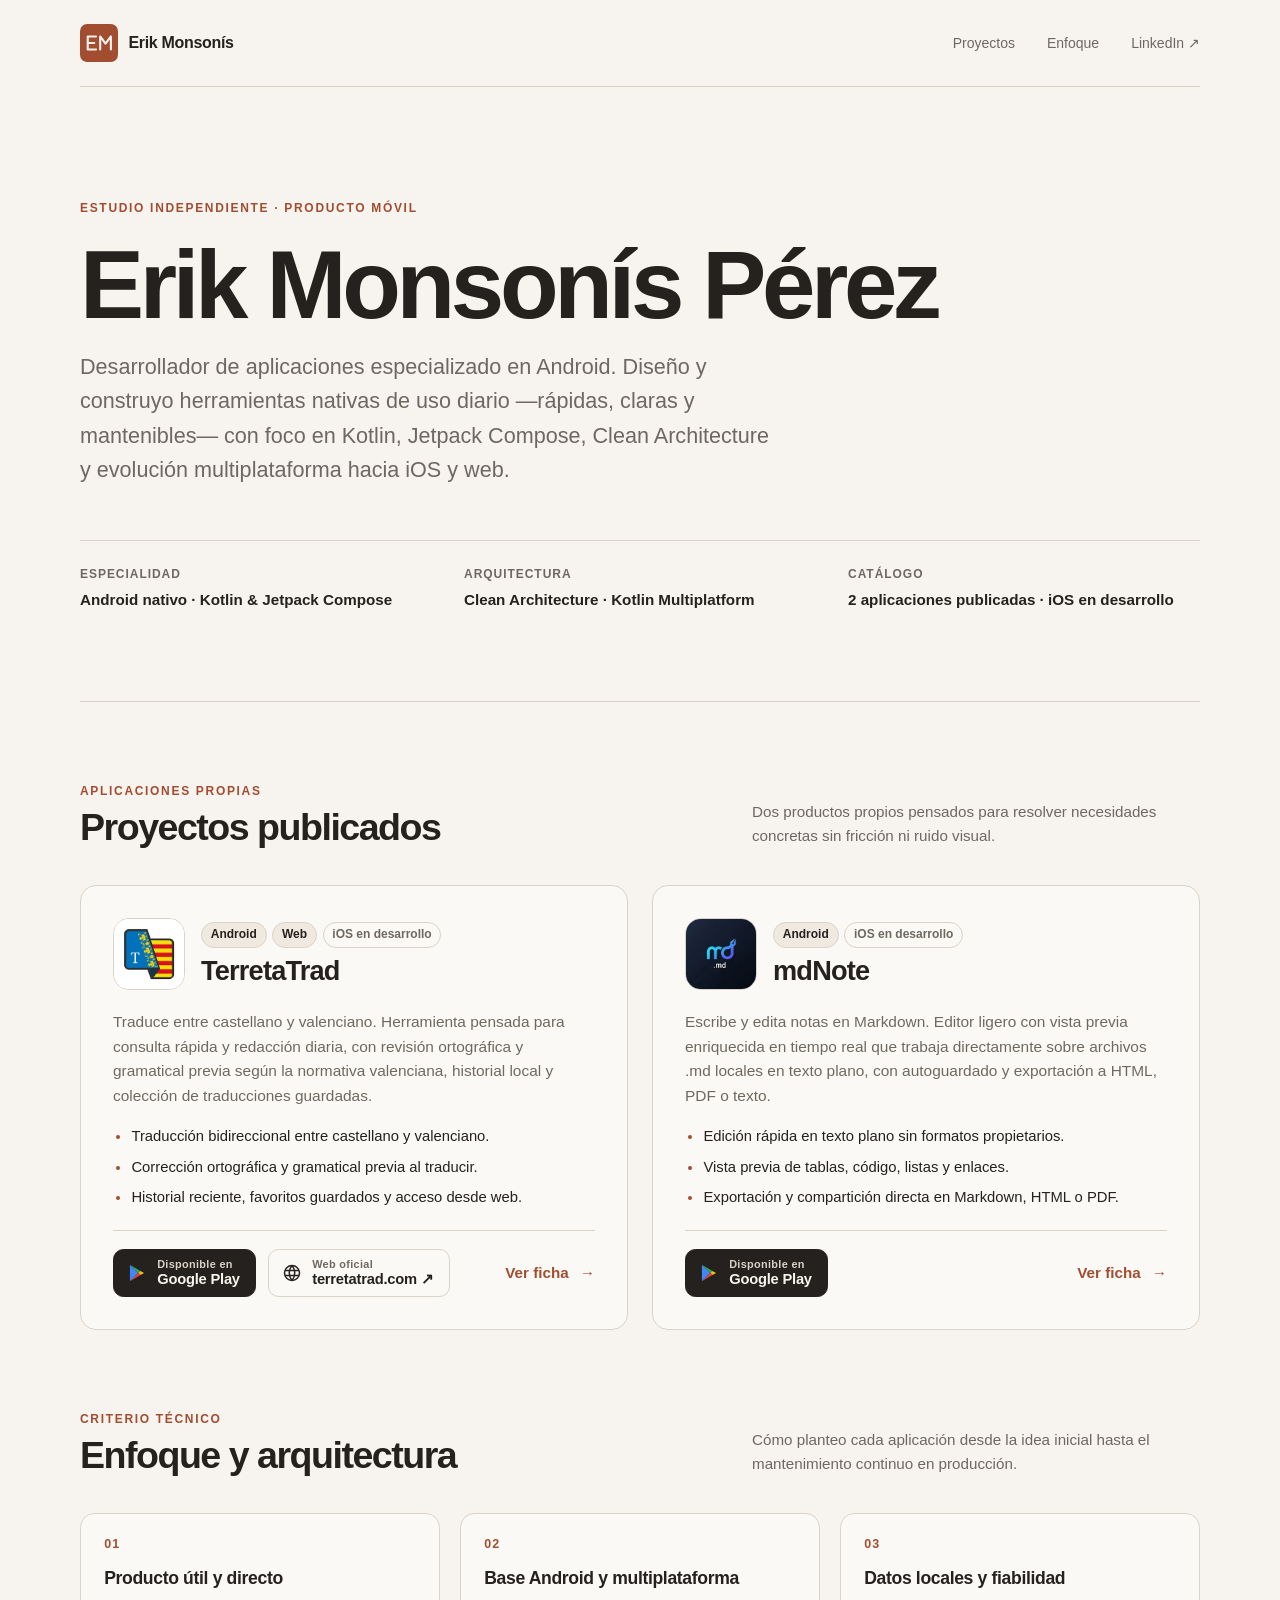
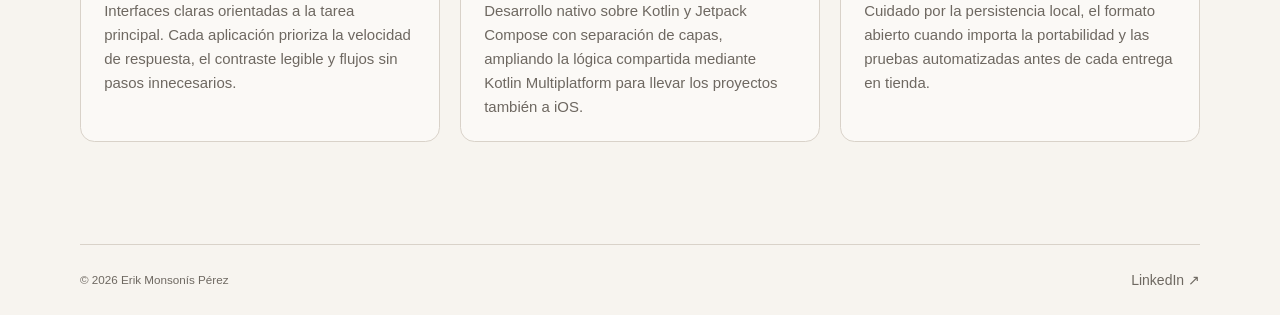
==== commit a17ff200: "feat: expand portfolio content and add store badges" ====
--- a/index.html
+++ b/index.html
@@ -18,49 +18,162 @@
         </a>
         <nav class="nav" aria-label="Navegación principal">
           <a href="#apps">Proyectos</a>
+          <a href="#enfoque">Enfoque</a>
           <a href="https://www.linkedin.com/in/erikmonsonisperez/">LinkedIn <span aria-hidden="true">↗</span></a>
         </nav>
       </header>
 
       <main>
         <section class="intro" aria-labelledby="intro-title">
-          <p class="eyebrow">Estudio independiente</p>
+          <p class="eyebrow">Estudio independiente · Producto móvil</p>
           <h1 id="intro-title">Erik Monsonís Pérez</h1>
-          <p class="intro-copy">Desarrollador de aplicaciones especializado en Android</p>
+          <p class="intro-copy">Desarrollador de aplicaciones especializado en Android. Diseño y construyo herramientas nativas de uso diario —rápidas, claras y mantenibles— con foco en Kotlin, Jetpack Compose, Clean Architecture y evolución multiplataforma hacia iOS y web.</p>
+
+          <dl class="intro-meta">
+            <div>
+              <dt>Especialidad</dt>
+              <dd>Android nativo · Kotlin &amp; Jetpack Compose</dd>
+            </div>
+            <div>
+              <dt>Arquitectura</dt>
+              <dd>Clean Architecture · Kotlin Multiplatform</dd>
+            </div>
+            <div>
+              <dt>Catálogo</dt>
+              <dd>2 aplicaciones publicadas · iOS en desarrollo</dd>
+            </div>
+          </dl>
         </section>
 
-        <section id="apps" aria-labelledby="apps-title">
+        <section id="apps" class="section-block" aria-labelledby="apps-title">
           <div class="section-heading">
-            <h2 id="apps-title">Proyectos</h2>
-            <p class="eyebrow">Aplicaciones propias</p>
+            <div>
+              <p class="eyebrow">Aplicaciones propias</p>
+              <h2 id="apps-title">Proyectos publicados</h2>
+            </div>
+            <p class="section-summary">Dos productos propios pensados para resolver necesidades concretas sin fricción ni ruido visual.</p>
           </div>
 
-          <ul class="app-list" role="list">
-            <li>
-              <a class="app-row" href="/terretatrad/">
-                <img class="app-icon" src="/assets/terretatrad.webp" width="60" height="60" alt="">
-                <span class="app-copy">
-                  <span class="app-name">TerretaTrad</span>
-                  <span class="app-description">Traduce entre castellano y valenciano.</span>
-                </span>
-                <span class="app-arrow" aria-hidden="true">→</span>
-              </a>
-            </li>
-            <li>
-              <a class="app-row" href="/mdnote/">
-                <img class="app-icon" src="/assets/mdnote.webp" width="60" height="60" alt="">
-                <span class="app-copy">
-                  <span class="app-name">mdNote</span>
-                  <span class="app-description">Escribe y edita notas en Markdown.</span>
-                </span>
-                <span class="app-arrow" aria-hidden="true">→</span>
-              </a>
-            </li>
-            <li class="project-note">
-              <span>ML Node</span>
-              <span>Próximamente también en iOS.</span>
-            </li>
-          </ul>
+          <div class="project-grid">
+            <article class="project-card">
+              <header class="project-card-header">
+                <img class="app-icon" src="/assets/terretatrad.webp" width="72" height="72" alt="">
+                <div class="project-card-heading">
+                  <ul class="platform-list" role="list" aria-label="Plataformas de TerretaTrad">
+                    <li class="platform-pill">Android</li>
+                    <li class="platform-pill">Web</li>
+                    <li class="platform-pill platform-pill--muted">iOS en desarrollo</li>
+                  </ul>
+                  <h3><a href="/terretatrad/">TerretaTrad</a></h3>
+                </div>
+              </header>
+
+              <div class="project-card-body">
+                <p class="project-card-summary">Traduce entre castellano y valenciano. Herramienta pensada para consulta rápida y redacción diaria, con revisión ortográfica y gramatical previa según la normativa valenciana, historial local y colección de traducciones guardadas.</p>
+                <ul class="feature-list">
+                  <li>Traducción bidireccional entre castellano y valenciano.</li>
+                  <li>Corrección ortográfica y gramatical previa al traducir.</li>
+                  <li>Historial reciente, favoritos guardados y acceso desde web.</li>
+                </ul>
+              </div>
+
+              <footer class="project-card-footer">
+                <div class="store-badges">
+                  <a class="store-badge store-badge--play" href="https://play.google.com/store/apps/details?id=com.erikmp.terretatrad">
+                    <svg class="badge-icon" width="20" height="20" viewBox="0 0 24 24" aria-hidden="true">
+                      <path fill="#4285F4" d="M4 2.5L13.6 12 4 21.5c-.3-.3-.5-.8-.5-1.4V3.9c0-.6.2-1.1.5-1.4Z"/>
+                      <path fill="#34A853" d="M4 2.5l12.2 6.98L13.6 12 4 2.5Z"/>
+                      <path fill="#FBBC04" d="M16.2 9.48l3.7 2.12c.7.4.7.4 0 .8l-3.7 2.12L13.6 12l2.6-2.52Z"/>
+                      <path fill="#EA4335" d="M13.6 12l2.6 2.52L4 21.5 13.6 12Z"/>
+                    </svg>
+                    <span class="badge-text">
+                      <span class="badge-kicker">Disponible en</span>
+                      <span class="badge-title">Google Play</span>
+                    </span>
+                  </a>
+                  <a class="store-badge store-badge--web" href="https://terretatrad.com/">
+                    <svg class="badge-icon" width="20" height="20" viewBox="0 0 24 24" fill="none" stroke="currentColor" stroke-width="1.8" aria-hidden="true">
+                      <circle cx="12" cy="12" r="9"/>
+                      <path d="M3.6 9h16.8M3.6 15h16.8M12 3a14 14 0 0 1 0 18M12 3a14 14 0 0 0 0 18"/>
+                    </svg>
+                    <span class="badge-text">
+                      <span class="badge-kicker">Web oficial</span>
+                      <span class="badge-title">terretatrad.com <span aria-hidden="true">↗</span></span>
+                    </span>
+                  </a>
+                </div>
+                <a class="card-detail-link" href="/terretatrad/">Ver ficha<span class="sr-only"> de TerretaTrad</span> <span aria-hidden="true">→</span></a>
+              </footer>
+            </article>
+
+            <article class="project-card">
+              <header class="project-card-header">
+                <img class="app-icon" src="/assets/mdnote.webp" width="72" height="72" alt="">
+                <div class="project-card-heading">
+                  <ul class="platform-list" role="list" aria-label="Plataformas de mdNote">
+                    <li class="platform-pill">Android</li>
+                    <li class="platform-pill platform-pill--muted">iOS en desarrollo</li>
+                  </ul>
+                  <h3><a href="/mdnote/">mdNote</a></h3>
+                </div>
+              </header>
+
+              <div class="project-card-body">
+                <p class="project-card-summary">Escribe y edita notas en Markdown. Editor ligero con vista previa enriquecida en tiempo real que trabaja directamente sobre archivos .md locales en texto plano, con autoguardado y exportación a HTML, PDF o texto.</p>
+                <ul class="feature-list">
+                  <li>Edición rápida en texto plano sin formatos propietarios.</li>
+                  <li>Vista previa de tablas, código, listas y enlaces.</li>
+                  <li>Exportación y compartición directa en Markdown, HTML o PDF.</li>
+                </ul>
+              </div>
+
+              <footer class="project-card-footer">
+                <div class="store-badges">
+                  <a class="store-badge store-badge--play" href="https://play.google.com/store/apps/details?id=com.erikmp.mdnote">
+                    <svg class="badge-icon" width="20" height="20" viewBox="0 0 24 24" aria-hidden="true">
+                      <path fill="#4285F4" d="M4 2.5L13.6 12 4 21.5c-.3-.3-.5-.8-.5-1.4V3.9c0-.6.2-1.1.5-1.4Z"/>
+                      <path fill="#34A853" d="M4 2.5l12.2 6.98L13.6 12 4 2.5Z"/>
+                      <path fill="#FBBC04" d="M16.2 9.48l3.7 2.12c.7.4.7.4 0 .8l-3.7 2.12L13.6 12l2.6-2.52Z"/>
+                      <path fill="#EA4335" d="M13.6 12l2.6 2.52L4 21.5 13.6 12Z"/>
+                    </svg>
+                    <span class="badge-text">
+                      <span class="badge-kicker">Disponible en</span>
+                      <span class="badge-title">Google Play</span>
+                    </span>
+                  </a>
+                </div>
+                <a class="card-detail-link" href="/mdnote/">Ver ficha<span class="sr-only"> de mdNote</span> <span aria-hidden="true">→</span></a>
+              </footer>
+            </article>
+          </div>
+        </section>
+
+        <section id="enfoque" class="section-block" aria-labelledby="enfoque-title">
+          <div class="section-heading">
+            <div>
+              <p class="eyebrow">Criterio técnico</p>
+              <h2 id="enfoque-title">Enfoque y arquitectura</h2>
+            </div>
+            <p class="section-summary">Cómo planteo cada aplicación desde la idea inicial hasta el mantenimiento continuo en producción.</p>
+          </div>
+
+          <div class="pillars-grid">
+            <article class="pillar-card">
+              <p class="pillar-index">01</p>
+              <h3>Producto útil y directo</h3>
+              <p>Interfaces claras orientadas a la tarea principal. Cada aplicación prioriza la velocidad de respuesta, el contraste legible y flujos sin pasos innecesarios.</p>
+            </article>
+            <article class="pillar-card">
+              <p class="pillar-index">02</p>
+              <h3>Base Android y multiplataforma</h3>
+              <p>Desarrollo nativo sobre Kotlin y Jetpack Compose con separación de capas, ampliando la lógica compartida mediante Kotlin Multiplatform para llevar los proyectos también a iOS.</p>
+            </article>
+            <article class="pillar-card">
+              <p class="pillar-index">03</p>
+              <h3>Datos locales y fiabilidad</h3>
+              <p>Cuidado por la persistencia local, el formato abierto cuando importa la portabilidad y las pruebas automatizadas antes de cada entrega en tienda.</p>
+            </article>
+          </div>
         </section>
       </main>
 
--- a/styles.css
+++ b/styles.css
@@ -1,6 +1,8 @@
 :root {
   color-scheme: light;
   --paper: #f7f4ef;
+  --surface: #fbf9f6;
+  --surface-alt: #efe9e0;
   --ink: #24211e;
   --muted: #6e6861;
   --accent: #a24d30;
@@ -15,12 +17,34 @@
   margin: 0;
   background: var(--paper);
   color: var(--ink);
-  font: 1rem/1.55 -apple-system, BlinkMacSystemFont, "Segoe UI", sans-serif;
-}
+  font: 1rem/1.6 -apple-system, BlinkMacSystemFont, "Segoe UI", sans-serif;
+}
+
+img, svg { display: block; }
 
 a { color: inherit; text-decoration: none; }
 a:hover { color: var(--accent); }
-a:focus-visible { outline: 2px solid var(--focus); outline-offset: 5px; }
+a:focus-visible { outline: 2px solid var(--focus); outline-offset: 4px; }
+
+code {
+  font-family: ui-monospace, SFMono-Regular, Menlo, Monaco, Consolas, monospace;
+  font-size: 0.9em;
+  padding: 0.1em 0.35em;
+  border-radius: 0.3rem;
+  background: var(--surface-alt);
+}
+
+.sr-only {
+  position: absolute;
+  width: 1px;
+  height: 1px;
+  padding: 0;
+  margin: -1px;
+  overflow: hidden;
+  clip-path: inset(50%);
+  white-space: nowrap;
+  border: 0;
+}
 
 .site {
   width: min(70rem, calc(100% - 2 * var(--gutter)));
@@ -50,11 +74,12 @@
 .nav a { padding-block: 0.4rem; }
 
 main { flex: 1; }
-h1, h2, p, dl, dd { margin: 0; }
+h1, h2, h3, p, dl, dd, ul { margin: 0; }
 
 .intro {
   container-type: inline-size;
-  padding-block: clamp(4.5rem, 11vw, 9rem) clamp(4rem, 9vw, 7.5rem);
+  padding-block: clamp(3.5rem, 9vw, 7rem) clamp(3rem, 7vw, 5.5rem);
+  border-bottom: 1px solid var(--line);
 }
 
 .eyebrow {
@@ -72,7 +97,7 @@
 }
 
 .intro h1 {
-  margin-block: 1.2rem 0.85rem;
+  margin-block: 1.1rem 0.95rem;
   font-size: min(6rem, 9.3vw);
   font-size: min(6rem, 9.7cqi);
   white-space: nowrap;
@@ -86,87 +111,421 @@
 .intro-copy,
 .detail-copy {
   color: var(--muted);
-  font-size: clamp(1.05rem, 2.1vw, 1.35rem);
+  font-size: clamp(1.05rem, 1rem + 0.8vw, 1.35rem);
+  max-width: 44rem;
+}
+
+.intro-meta {
+  display: grid;
+  grid-template-columns: repeat(auto-fit, minmax(min(100%, 14rem), 1fr));
+  gap: 1.25rem 2rem;
+  margin-top: clamp(2rem, 5vw, 3.25rem);
+  padding-top: 1.5rem;
+  border-top: 1px solid var(--line);
+}
+
+.intro-meta dt {
+  color: var(--muted);
+  font-size: 0.75rem;
+  font-weight: 700;
+  letter-spacing: 0.08em;
+  text-transform: uppercase;
+  margin-bottom: 0.25rem;
+}
+
+.intro-meta dd {
+  font-weight: 600;
+  font-size: 0.95rem;
+}
+
+.section-block {
+  padding-top: clamp(3rem, 7vw, 5rem);
 }
 
 .section-heading {
   display: flex;
-  align-items: baseline;
+  align-items: flex-end;
   justify-content: space-between;
   flex-wrap: wrap;
-  gap: 0.4rem 1rem;
-  margin-bottom: 1.15rem;
-}
+  gap: 0.75rem 2rem;
+  margin-bottom: clamp(1.5rem, 3.5vw, 2.25rem);
+}
+
+.section-heading .eyebrow { margin-bottom: 0.35rem; }
 
 h2 {
-  font-size: clamp(1.6rem, 3.8vw, 2.4rem);
+  font-size: clamp(1.55rem, 1.2rem + 1.5vw, 2.35rem);
   line-height: 1.13;
-  letter-spacing: -0.05em;
-}
-
-.app-list { list-style: none; margin: 0; padding: 0; border-top: 1px solid var(--line); }
-.app-list li { border-bottom: 1px solid var(--line); }
-
-.app-row {
-  display: grid;
-  grid-template-columns: auto minmax(0, 1fr) auto;
-  align-items: center;
-  gap: clamp(0.85rem, 3vw, 1.5rem);
-  padding-block: clamp(1.2rem, 3vw, 1.75rem);
-}
-
-.app-icon { display: block; border-radius: 22%; }
-.app-copy, .app-name, .app-description { display: block; }
-.app-name { font-size: clamp(1.25rem, 2.6vw, 1.65rem); font-weight: 680; letter-spacing: -0.035em; }
-.app-description { color: var(--muted); }
-.app-arrow { color: var(--accent); font-size: 1.5rem; transition: transform 150ms ease; }
-.app-row:hover .app-arrow { transform: translateX(0.2em); }
-
-.project-note {
+  letter-spacing: -0.04em;
+}
+
+.section-summary {
+  color: var(--muted);
+  max-width: 28rem;
+  font-size: 0.95rem;
+}
+
+.app-icon {
+  aspect-ratio: 1 / 1;
+  border-radius: 22%;
+  border: 1px solid var(--line);
+  flex-shrink: 0;
+}
+
+.project-grid {
+  display: grid;
+  grid-template-columns: repeat(auto-fit, minmax(min(100%, 26rem), 1fr));
+  gap: 1.5rem;
+}
+
+.project-card {
+  container: project-card / inline-size;
+  grid-row: span 3;
+  display: grid;
+  /* Same-cascade fallback before subgrid alignment across sibling cards. */
+  grid-template-rows: auto 1fr auto;
+  grid-template-rows: subgrid;
+  row-gap: 1.25rem;
+  padding: clamp(1.35rem, 3vw, 2rem);
+  background: var(--surface);
+  border: 1px solid var(--line);
+  border-radius: 1rem;
+  transition: border-color 150ms ease;
+}
+
+.project-card:hover { border-color: var(--accent); }
+
+.project-card-header {
+  display: flex;
+  align-items: center;
+  gap: 1rem;
+  min-inline-size: 0;
+}
+
+.project-card-heading {
+  display: flex;
+  flex-direction: column;
+  gap: 0.45rem;
+  min-inline-size: 0;
+}
+
+.project-card-heading h3 {
+  font-size: clamp(1.35rem, 1.15rem + 0.8vw, 1.7rem);
+  font-weight: 700;
+  letter-spacing: -0.03em;
+  line-height: 1.15;
+}
+
+.project-card-heading h3 a:hover { color: var(--accent); }
+
+.platform-list {
+  list-style: none;
+  padding: 0;
   display: flex;
   flex-wrap: wrap;
-  gap: 0.2rem 1rem;
-  align-items: baseline;
-  padding-block: 1.15rem;
-  color: var(--muted);
-  font-size: 0.875rem;
-}
-
-.project-note span:first-child { color: var(--ink); font-weight: 650; }
-
-.detail { padding-top: clamp(2rem, 6vw, 4.75rem); }
-.back-link {
-  display: inline-block;
-  padding-block: 0.35rem;
-  margin-bottom: clamp(2.4rem, 6.5vw, 5.15rem);
-  color: var(--muted);
-}
-.detail-heading { display: flex; align-items: center; flex-wrap: wrap; gap: 1.25rem; }
-.detail h1 { font-size: clamp(2.4rem, 9vw, 5rem); }
-.detail-copy { margin-top: 1.35rem; max-width: 35rem; }
-.detail-links { display: flex; flex-wrap: wrap; gap: 0.25rem 1.75rem; margin-top: 1.25rem; }
-.detail-link {
-  display: inline-block;
-  padding-block: 0.35rem;
+  flex-wrap: balance;
+  gap: 0.35rem;
+}
+
+.platform-pill {
+  font-size: 0.75rem;
+  font-weight: 650;
+  padding: 0.15rem 0.55rem;
+  border-radius: 999px;
+  background: var(--surface-alt);
+  color: var(--ink);
+  border: 1px solid var(--line);
+}
+
+.platform-pill--muted {
+  background: transparent;
+  color: var(--muted);
+}
+
+.project-card-body {
+  display: flex;
+  flex-direction: column;
+  gap: 1rem;
+  min-inline-size: 0;
+}
+
+.project-card-summary {
+  color: var(--muted);
+  font-size: 0.965rem;
+}
+
+.feature-list {
+  padding-left: 1.15rem;
+  display: flex;
+  flex-direction: column;
+  gap: 0.45rem;
+  color: var(--ink);
+  font-size: 0.925rem;
+}
+
+.feature-list li::marker { color: var(--accent); }
+
+.project-card-footer {
+  display: flex;
+  align-items: center;
+  justify-content: space-between;
+  flex-wrap: wrap;
+  gap: 1rem;
+  padding-top: 1.1rem;
+  border-top: 1px solid var(--line);
+}
+
+.store-badges {
+  display: flex;
+  flex-wrap: wrap;
+  align-items: center;
+  gap: 0.75rem;
+}
+
+.store-badge {
+  display: inline-flex;
+  align-items: center;
+  gap: 0.65rem;
+  min-height: 3rem;
+  padding: 0.45rem 0.95rem 0.45rem 0.8rem;
+  border-radius: 0.65rem;
+  border: 1px solid var(--line);
+  transition: background-color 150ms ease, border-color 150ms ease, color 150ms ease;
+}
+
+.store-badge--play {
+  background: var(--ink);
+  border-color: var(--ink);
+  color: var(--paper);
+}
+
+.store-badge--play:hover {
+  background: var(--accent);
+  border-color: var(--accent);
+  color: var(--paper);
+}
+
+.store-badge--play .badge-kicker { color: var(--line); }
+
+.store-badge--web {
+  background: var(--surface);
+  color: var(--ink);
+}
+
+.store-badge--web:hover {
+  background: var(--surface-alt);
+  border-color: var(--accent);
+  color: var(--accent);
+}
+
+.store-badge--web .badge-kicker { color: var(--muted); }
+
+.store-badge--status {
+  background: transparent;
+  border-style: dashed;
+  color: var(--muted);
+}
+
+.badge-icon {
+  flex-shrink: 0;
+}
+
+.badge-text {
+  display: flex;
+  flex-direction: column;
+  line-height: 1.15;
+}
+
+.badge-kicker {
+  font-size: 0.68rem;
+  font-weight: 600;
+  letter-spacing: 0.03em;
+}
+
+.badge-title {
+  font-size: 0.92rem;
+  font-weight: 700;
+  letter-spacing: -0.015em;
+}
+
+.card-detail-link {
+  display: inline-flex;
+  align-items: center;
+  gap: 0.35rem;
+  padding-block: 0.45rem;
   color: var(--accent);
   font-weight: 680;
-  text-decoration: underline;
-  text-underline-offset: 0.3em;
-}
-.detail-link:hover { color: var(--focus); }
-
-.availability { max-width: 38rem; margin-top: clamp(3.75rem, 8vw, 6.5rem); }
-.availability h2 { font-size: 1.5rem; margin-bottom: 1rem; }
+  font-size: 0.95rem;
+}
+
+.card-detail-link:hover { color: var(--focus); }
+
+.pillars-grid {
+  display: grid;
+  grid-template-columns: repeat(auto-fit, minmax(min(100%, 17rem), 1fr));
+  gap: 1.25rem;
+}
+
+.pillar-card {
+  padding: 1.35rem 1.45rem;
+  background: var(--surface);
+  border: 1px solid var(--line);
+  border-radius: 0.9rem;
+}
+
+.pillar-index {
+  color: var(--accent);
+  font-size: 0.78rem;
+  font-weight: 750;
+  letter-spacing: 0.1em;
+  margin-bottom: 0.55rem;
+}
+
+.pillar-card h3 {
+  font-size: 1.1rem;
+  font-weight: 680;
+  letter-spacing: -0.02em;
+  margin-bottom: 0.45rem;
+}
+
+.pillar-card p:last-child {
+  color: var(--muted);
+  font-size: 0.935rem;
+}
+
+.detail { padding-top: clamp(2rem, 5vw, 4rem); }
+
+.back-link {
+  display: inline-flex;
+  align-items: center;
+  gap: 0.4rem;
+  padding-block: 0.4rem;
+  margin-bottom: clamp(1.75rem, 5vw, 3.5rem);
+  color: var(--muted);
+  font-size: 0.95rem;
+}
+
+.detail-header {
+  padding-bottom: clamp(2rem, 5vw, 3rem);
+  border-bottom: 1px solid var(--line);
+}
+
+.detail-heading {
+  display: flex;
+  align-items: center;
+  flex-wrap: wrap;
+  gap: 1.25rem;
+}
+
+.detail-title-group .eyebrow { margin-bottom: 0.35rem; }
+
+.detail h1 { font-size: clamp(2.25rem, 1.5rem + 4vw, 4.5rem); }
+.detail-copy { margin-top: 1.15rem; max-width: 40rem; }
+.detail-links { margin-top: 1.5rem; }
+
+.detail-section,
+.availability {
+  margin-top: clamp(2.5rem, 6vw, 4rem);
+}
+
+.detail-section h2,
+.availability h2 {
+  font-size: clamp(1.35rem, 1.15rem + 0.9vw, 1.75rem);
+  margin-bottom: 1rem;
+}
+
+.detail-overview p {
+  max-width: 46rem;
+  color: var(--muted);
+  font-size: 1.02rem;
+}
+
+.detail-overview p + p { margin-top: 0.85rem; }
+
+.feature-grid {
+  display: grid;
+  grid-template-columns: repeat(auto-fit, minmax(min(100%, 20rem), 1fr));
+  gap: 1.15rem;
+}
+
+.feature-card {
+  padding: 1.25rem 1.35rem;
+  background: var(--surface);
+  border: 1px solid var(--line);
+  border-radius: 0.85rem;
+}
+
+.feature-card h3 {
+  font-size: 1.05rem;
+  font-weight: 680;
+  letter-spacing: -0.02em;
+  margin-bottom: 0.4rem;
+}
+
+.feature-card p {
+  color: var(--muted);
+  font-size: 0.935rem;
+}
+
+.availability { max-width: 46rem; }
 .availability dl { border-top: 1px solid var(--line); }
 .availability dl div {
   display: grid;
-  grid-template-columns: minmax(4rem, 1fr) 2fr;
-  gap: 0.65rem;
-  padding-block: 0.9rem;
+  grid-template-columns: minmax(6.5rem, 10rem) minmax(0, 1fr);
+  gap: 0.65rem 1.25rem;
+  padding-block: 0.95rem;
   border-bottom: 1px solid var(--line);
 }
 .availability dt { font-weight: 680; }
-.availability dd { color: var(--muted); }
+.availability dd { color: var(--muted); min-inline-size: 0; }
+
+.inline-link {
+  color: var(--accent);
+  font-weight: 650;
+  text-decoration: underline;
+  text-underline-offset: 0.25em;
+}
+.inline-link:hover { color: var(--focus); }
+
+.other-project {
+  margin-top: clamp(3rem, 7vw, 4.5rem);
+  padding-top: 2rem;
+  border-top: 1px solid var(--line);
+}
+
+.other-project .eyebrow { margin-bottom: 0.85rem; }
+
+.other-project-link {
+  display: grid;
+  grid-template-columns: auto minmax(0, 1fr) auto;
+  align-items: center;
+  gap: 1rem;
+  padding: 1rem 1.25rem;
+  background: var(--surface);
+  border: 1px solid var(--line);
+  border-radius: 0.9rem;
+  transition: border-color 150ms ease;
+}
+
+.other-project-link:hover { border-color: var(--accent); }
+
+.other-project-link > span:nth-child(2) {
+  display: flex;
+  flex-direction: column;
+  gap: 0.15rem;
+  min-inline-size: 0;
+}
+
+.other-project-link strong { font-size: 1.05rem; letter-spacing: -0.02em; }
+.other-project-link > span:nth-child(2) span { color: var(--muted); font-size: 0.9rem; }
+
+.app-arrow {
+  color: var(--accent);
+  font-size: 1.35rem;
+  transition: transform 150ms ease;
+}
+
+.other-project-link:hover .app-arrow { transform: translateX(0.2em); }
 
 .site-footer {
   border-top: 1px solid var(--line);
@@ -178,7 +537,25 @@
   margin-block: -0.4rem;
 }
 
+@container project-card (inline-size < 22rem) {
+  .project-card-header {
+    align-items: flex-start;
+  }
+}
+
+@media (max-width: 34rem) {
+  .availability dl div {
+    grid-template-columns: 1fr;
+    gap: 0.25rem;
+  }
+}
+
 @media (prefers-reduced-motion: reduce) {
-  .app-arrow { transition: none; }
-  .app-row:hover .app-arrow { transform: none; }
-}
+  .project-card,
+  .store-badge,
+  .other-project-link,
+  .app-arrow {
+    transition: none;
+  }
+  .other-project-link:hover .app-arrow { transform: none; }
+}
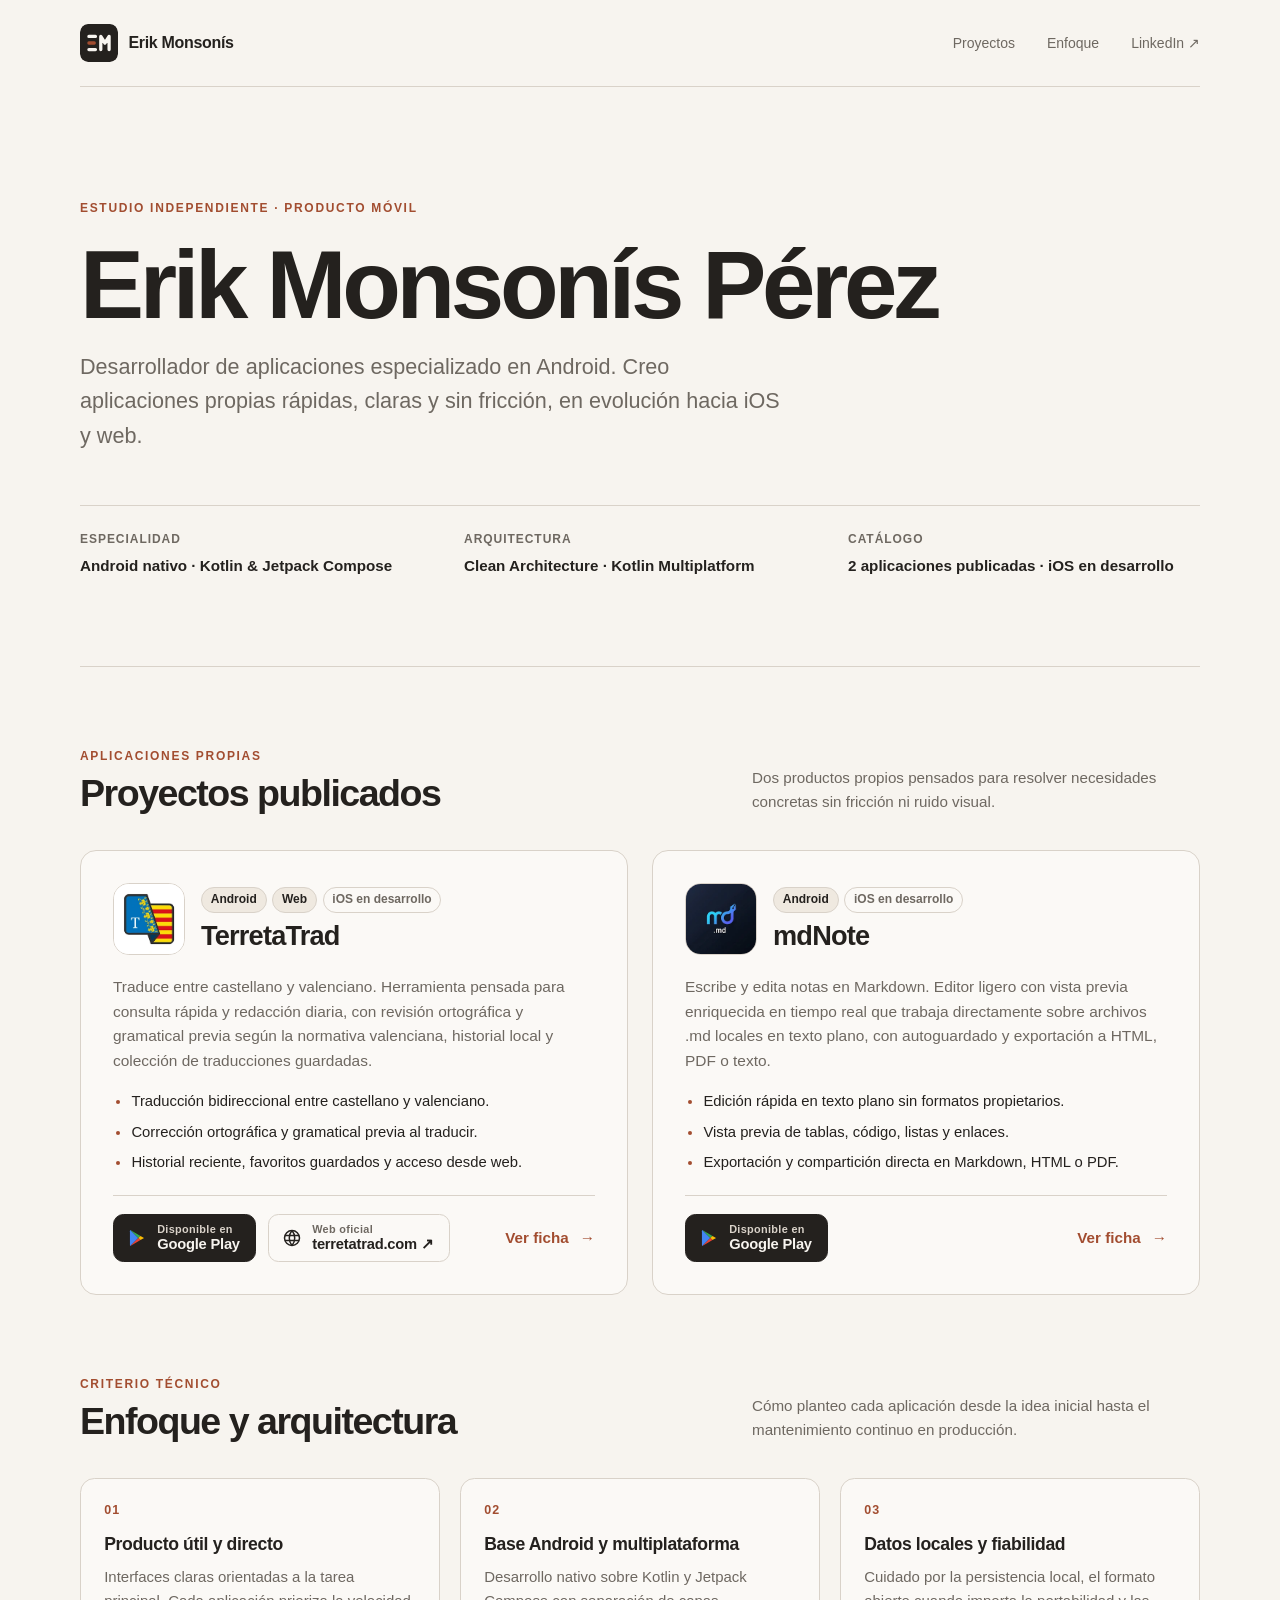
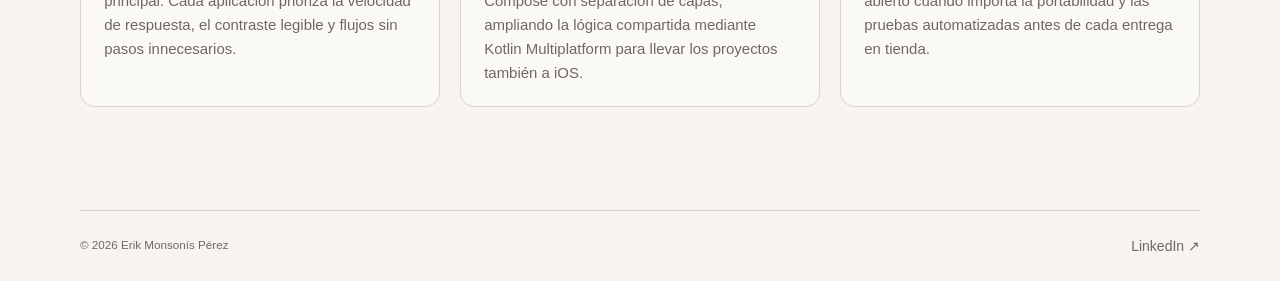
==== commit 4b3b9132: "style: shorten intro copy and refine minimalist logo" ====
--- a/index.html
+++ b/index.html
@@ -27,7 +27,7 @@
         <section class="intro" aria-labelledby="intro-title">
           <p class="eyebrow">Estudio independiente · Producto móvil</p>
           <h1 id="intro-title">Erik Monsonís Pérez</h1>
-          <p class="intro-copy">Desarrollador de aplicaciones especializado en Android. Diseño y construyo herramientas nativas de uso diario —rápidas, claras y mantenibles— con foco en Kotlin, Jetpack Compose, Clean Architecture y evolución multiplataforma hacia iOS y web.</p>
+          <p class="intro-copy">Desarrollador de aplicaciones especializado en Android. Creo aplicaciones propias rápidas, claras y sin fricción, en evolución hacia iOS y web.</p>
 
           <dl class="intro-meta">
             <div>
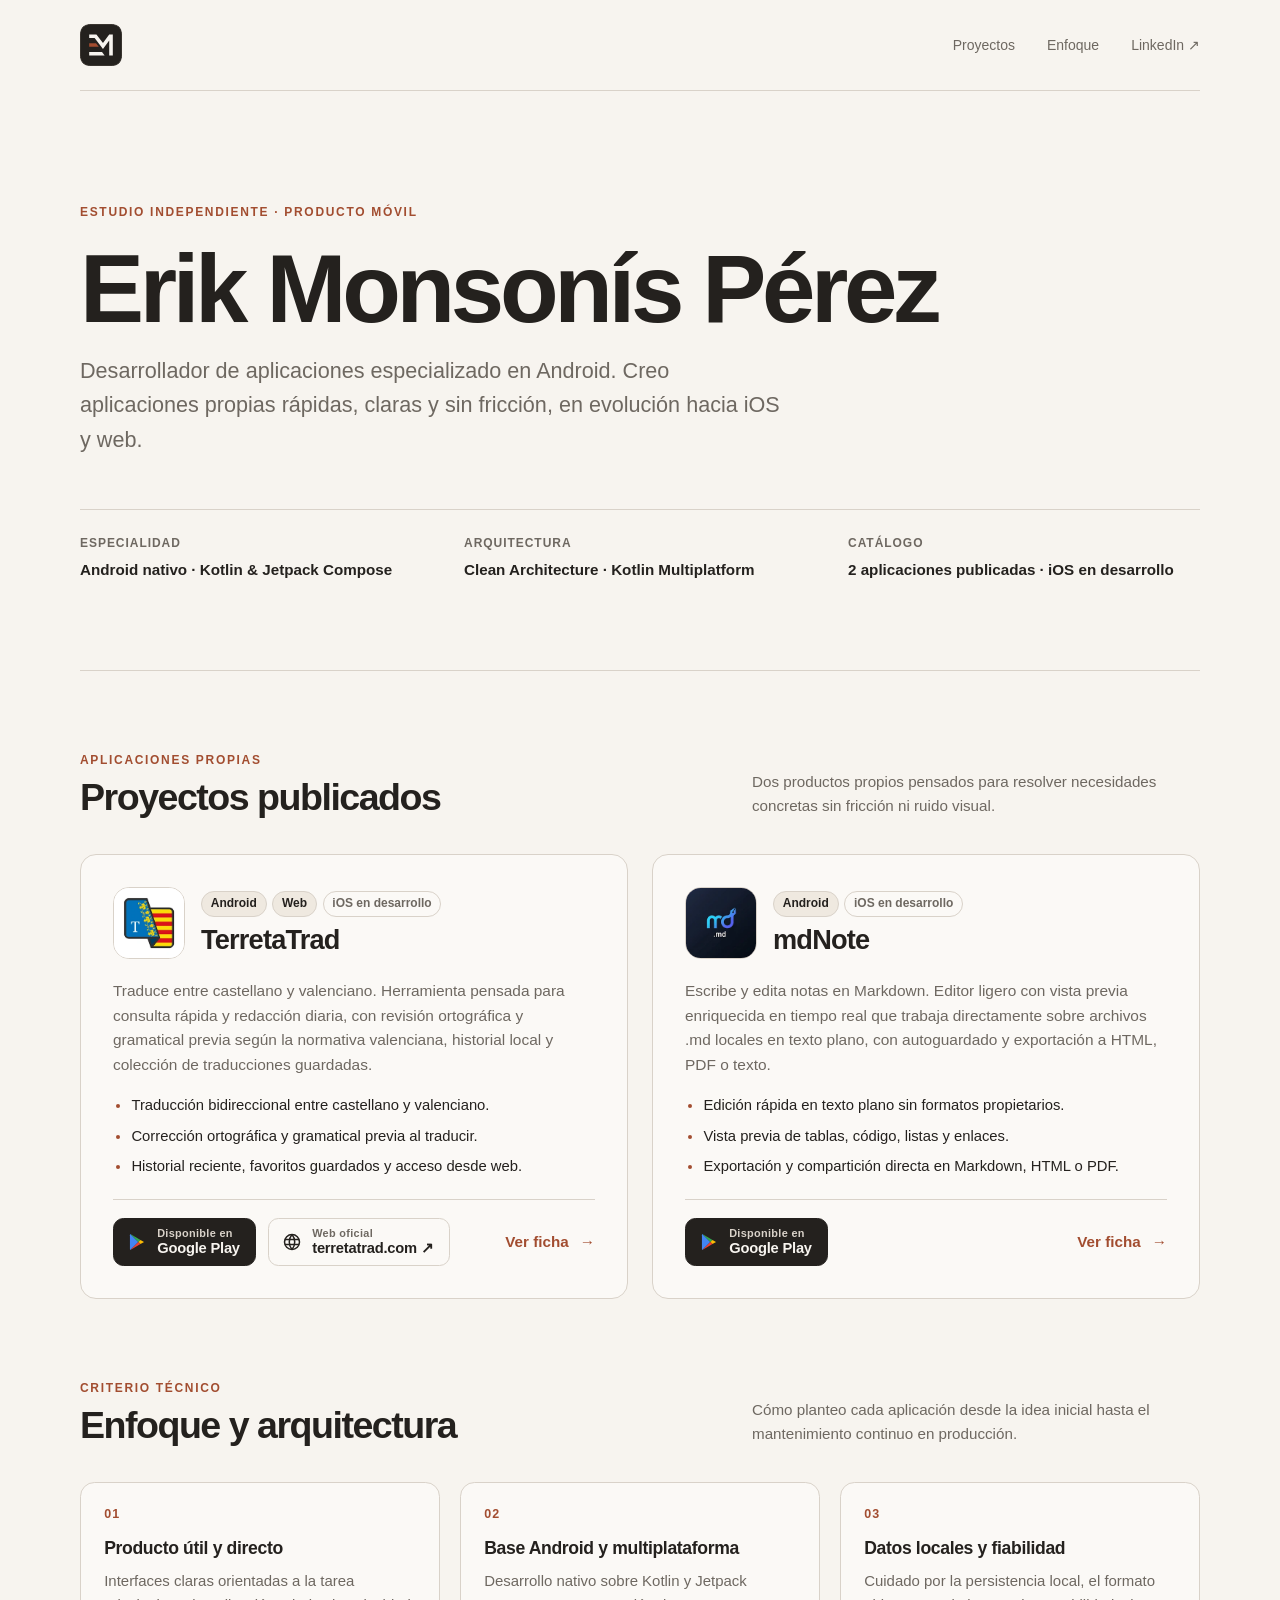
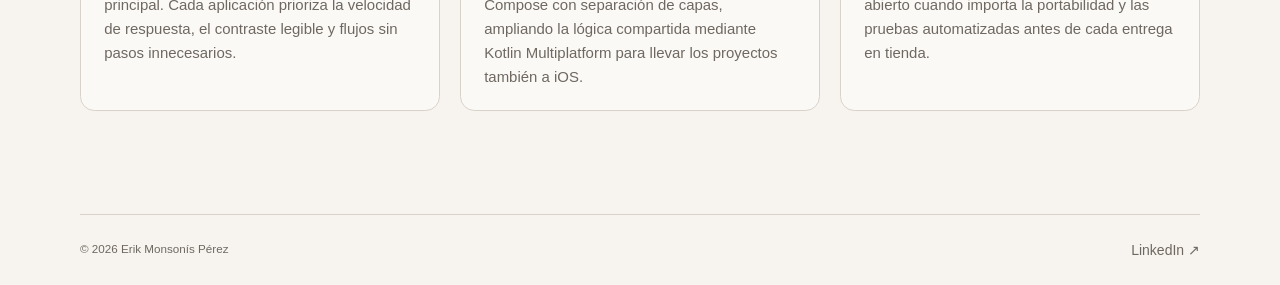
==== commit ffbfb615: "feat: remove header brand text and evolve EM mark into unified logo" ====
--- a/index.html
+++ b/index.html
@@ -13,8 +13,7 @@
     <div class="site">
       <header class="site-header">
         <a class="brand" href="./" aria-label="Erik Monsonís Pérez · Inicio">
-          <img src="/assets/monograma.svg" width="38" height="38" alt="">
-          <span>Erik Monsonís</span>
+          <img src="/assets/monograma.svg" width="42" height="42" alt="">
         </a>
         <nav class="nav" aria-label="Navegación principal">
           <a href="#apps">Proyectos</a>
--- a/styles.css
+++ b/styles.css
@@ -67,8 +67,9 @@
 
 .site-header { border-bottom: 1px solid var(--line); }
 .brand, .nav { display: flex; align-items: center; }
-.brand { gap: 0.65rem; font-weight: 680; letter-spacing: -0.02em; }
-.brand img { border-radius: 0.45rem; }
+.brand { border-radius: 0.55rem; }
+.brand img { border-radius: 0.55rem; transition: transform 150ms ease; }
+.brand:hover img, .brand:focus-visible img { transform: scale(1.04); }
 .nav { flex-wrap: wrap; gap: 0.4rem clamp(0.8rem, 3vw, 2rem); }
 .nav, .site-footer { color: var(--muted); font-size: 0.875rem; }
 .nav a { padding-block: 0.4rem; }
@@ -551,11 +552,16 @@
 }
 
 @media (prefers-reduced-motion: reduce) {
+  .brand img,
   .project-card,
   .store-badge,
   .other-project-link,
   .app-arrow {
     transition: none;
   }
-  .other-project-link:hover .app-arrow { transform: none; }
-}
+  .brand:hover img,
+  .brand:focus-visible img,
+  .other-project-link:hover .app-arrow {
+    transform: none;
+  }
+}
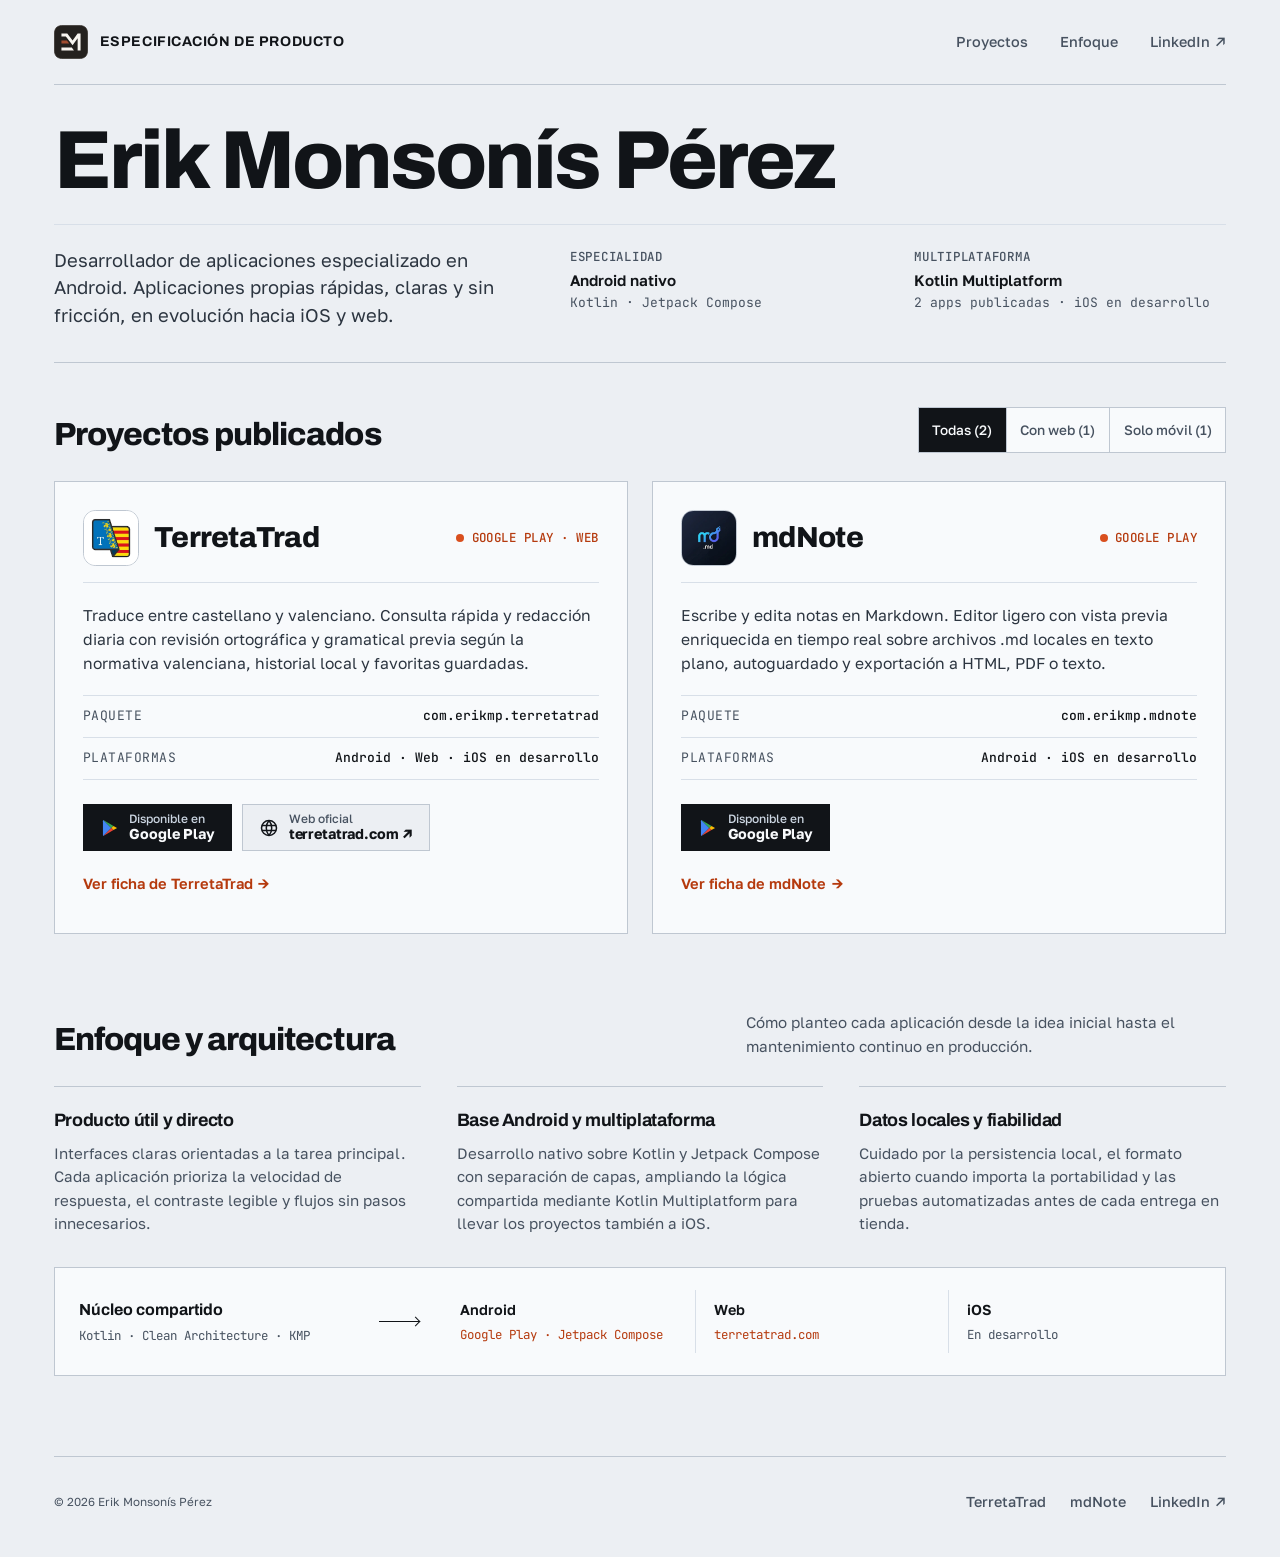
==== commit e0d303fa: "feat: redesign portfolio with Swiss technical sheet UI" ====
--- a/index.html
+++ b/index.html
@@ -7,13 +7,20 @@
     <meta name="description" content="Portfolio de Erik Monsonís Pérez, desarrollador de aplicaciones especializado en Android.">
     <link rel="icon" type="image/svg+xml" href="/assets/monograma.svg">
     <link rel="apple-touch-icon" href="/assets/developer-icon.png">
+    <link rel="preconnect" href="https://fonts.googleapis.com">
+    <link rel="preconnect" href="https://fonts.gstatic.com" crossorigin>
+    <link rel="stylesheet" href="https://fonts.googleapis.com/css2?family=Archivo:wght@600;700;800&family=Golos+Text:wght@400;500;600&family=JetBrains+Mono:wght@400;500&display=swap">
     <link rel="stylesheet" href="styles.css">
+    <script src="site.js" defer></script>
   </head>
   <body>
+    <a class="skip-link" href="#contenido">Saltar al contenido</a>
+
     <div class="site">
       <header class="site-header">
         <a class="brand" href="./" aria-label="Erik Monsonís Pérez · Inicio">
-          <img src="/assets/monograma.svg" width="42" height="42" alt="">
+          <img src="/assets/monograma.svg" width="34" height="34" alt="">
+          <span>Especificación de producto</span>
         </a>
         <nav class="nav" aria-label="Navegación principal">
           <a href="#apps">Proyectos</a>
@@ -22,58 +29,59 @@
         </nav>
       </header>
 
-      <main>
+      <main id="contenido">
         <section class="intro" aria-labelledby="intro-title">
-          <p class="eyebrow">Estudio independiente · Producto móvil</p>
           <h1 id="intro-title">Erik Monsonís Pérez</h1>
-          <p class="intro-copy">Desarrollador de aplicaciones especializado en Android. Creo aplicaciones propias rápidas, claras y sin fricción, en evolución hacia iOS y web.</p>
-
-          <dl class="intro-meta">
-            <div>
-              <dt>Especialidad</dt>
-              <dd>Android nativo · Kotlin &amp; Jetpack Compose</dd>
-            </div>
-            <div>
-              <dt>Arquitectura</dt>
-              <dd>Clean Architecture · Kotlin Multiplatform</dd>
-            </div>
-            <div>
-              <dt>Catálogo</dt>
-              <dd>2 aplicaciones publicadas · iOS en desarrollo</dd>
-            </div>
-          </dl>
+          <div class="intro-spec">
+            <p class="intro-copy">Desarrollador de aplicaciones especializado en Android. Aplicaciones propias rápidas, claras y sin fricción, en evolución hacia iOS y web.</p>
+            <dl class="intro-meta">
+              <div class="spec-cell">
+                <dt>Especialidad</dt>
+                <dd>Android nativo <span class="spec-sub">Kotlin · Jetpack Compose</span></dd>
+              </div>
+              <div class="spec-cell">
+                <dt>Multiplataforma</dt>
+                <dd>Kotlin Multiplatform <span class="spec-sub">2 apps publicadas · iOS en desarrollo</span></dd>
+              </div>
+            </dl>
+          </div>
         </section>
 
         <section id="apps" class="section-block" aria-labelledby="apps-title">
           <div class="section-heading">
             <div>
-              <p class="eyebrow">Aplicaciones propias</p>
               <h2 id="apps-title">Proyectos publicados</h2>
             </div>
-            <p class="section-summary">Dos productos propios pensados para resolver necesidades concretas sin fricción ni ruido visual.</p>
+            <div class="platform-filter" role="group" aria-label="Filtrar proyectos por disponibilidad">
+              <button type="button" class="filter-btn" data-filter="all" aria-pressed="true">Todas (2)</button>
+              <button type="button" class="filter-btn" data-filter="web" aria-pressed="false">Con web (1)</button>
+              <button type="button" class="filter-btn" data-filter="mobile" aria-pressed="false">Solo móvil (1)</button>
+            </div>
+            <p id="filter-status" class="sr-only" aria-live="polite">Mostrando las 2 aplicaciones publicadas.</p>
           </div>
 
           <div class="project-grid">
-            <article class="project-card">
+            <article class="project-card" data-scope="all web">
               <header class="project-card-header">
-                <img class="app-icon" src="/assets/terretatrad.webp" width="72" height="72" alt="">
-                <div class="project-card-heading">
-                  <ul class="platform-list" role="list" aria-label="Plataformas de TerretaTrad">
-                    <li class="platform-pill">Android</li>
-                    <li class="platform-pill">Web</li>
-                    <li class="platform-pill platform-pill--muted">iOS en desarrollo</li>
-                  </ul>
+                <div class="project-identity">
+                  <img class="app-icon" src="/assets/terretatrad.webp" width="56" height="56" alt="">
                   <h3><a href="/terretatrad/">TerretaTrad</a></h3>
                 </div>
+                <span class="status-dot">Google Play · Web</span>
               </header>
 
               <div class="project-card-body">
-                <p class="project-card-summary">Traduce entre castellano y valenciano. Herramienta pensada para consulta rápida y redacción diaria, con revisión ortográfica y gramatical previa según la normativa valenciana, historial local y colección de traducciones guardadas.</p>
-                <ul class="feature-list">
-                  <li>Traducción bidireccional entre castellano y valenciano.</li>
-                  <li>Corrección ortográfica y gramatical previa al traducir.</li>
-                  <li>Historial reciente, favoritos guardados y acceso desde web.</li>
-                </ul>
+                <p class="project-card-summary">Traduce entre castellano y valenciano. Consulta rápida y redacción diaria con revisión ortográfica y gramatical previa según la normativa valenciana, historial local y favoritas guardadas.</p>
+                <dl class="spec-table">
+                  <div class="spec-row">
+                    <dt>Paquete</dt>
+                    <dd>com.erikmp.terretatrad</dd>
+                  </div>
+                  <div class="spec-row">
+                    <dt>Plataformas</dt>
+                    <dd>Android · Web · iOS en desarrollo</dd>
+                  </div>
+                </dl>
               </div>
 
               <footer class="project-card-footer">
@@ -101,29 +109,31 @@
                     </span>
                   </a>
                 </div>
-                <a class="card-detail-link" href="/terretatrad/">Ver ficha<span class="sr-only"> de TerretaTrad</span> <span aria-hidden="true">→</span></a>
+                <a class="card-detail-link" href="/terretatrad/">Ver ficha de TerretaTrad <span class="arrow" aria-hidden="true">→</span></a>
               </footer>
             </article>
 
-            <article class="project-card">
+            <article class="project-card" data-scope="all mobile">
               <header class="project-card-header">
-                <img class="app-icon" src="/assets/mdnote.webp" width="72" height="72" alt="">
-                <div class="project-card-heading">
-                  <ul class="platform-list" role="list" aria-label="Plataformas de mdNote">
-                    <li class="platform-pill">Android</li>
-                    <li class="platform-pill platform-pill--muted">iOS en desarrollo</li>
-                  </ul>
+                <div class="project-identity">
+                  <img class="app-icon" src="/assets/mdnote.webp" width="56" height="56" alt="">
                   <h3><a href="/mdnote/">mdNote</a></h3>
                 </div>
+                <span class="status-dot">Google Play</span>
               </header>
 
               <div class="project-card-body">
-                <p class="project-card-summary">Escribe y edita notas en Markdown. Editor ligero con vista previa enriquecida en tiempo real que trabaja directamente sobre archivos .md locales en texto plano, con autoguardado y exportación a HTML, PDF o texto.</p>
-                <ul class="feature-list">
-                  <li>Edición rápida en texto plano sin formatos propietarios.</li>
-                  <li>Vista previa de tablas, código, listas y enlaces.</li>
-                  <li>Exportación y compartición directa en Markdown, HTML o PDF.</li>
-                </ul>
+                <p class="project-card-summary">Escribe y edita notas en Markdown. Editor ligero con vista previa enriquecida en tiempo real sobre archivos .md locales en texto plano, autoguardado y exportación a HTML, PDF o texto.</p>
+                <dl class="spec-table">
+                  <div class="spec-row">
+                    <dt>Paquete</dt>
+                    <dd>com.erikmp.mdnote</dd>
+                  </div>
+                  <div class="spec-row">
+                    <dt>Plataformas</dt>
+                    <dd>Android · iOS en desarrollo</dd>
+                  </div>
+                </dl>
               </div>
 
               <footer class="project-card-footer">
@@ -141,44 +151,64 @@
                     </span>
                   </a>
                 </div>
-                <a class="card-detail-link" href="/mdnote/">Ver ficha<span class="sr-only"> de mdNote</span> <span aria-hidden="true">→</span></a>
+                <a class="card-detail-link" href="/mdnote/">Ver ficha de mdNote <span class="arrow" aria-hidden="true">→</span></a>
               </footer>
             </article>
           </div>
         </section>
 
-        <section id="enfoque" class="section-block" aria-labelledby="enfoque-title">
+        <section id="enfoque" class="section-block section-block--spaced" aria-labelledby="enfoque-title">
           <div class="section-heading">
-            <div>
-              <p class="eyebrow">Criterio técnico</p>
-              <h2 id="enfoque-title">Enfoque y arquitectura</h2>
-            </div>
+            <h2 id="enfoque-title">Enfoque y arquitectura</h2>
             <p class="section-summary">Cómo planteo cada aplicación desde la idea inicial hasta el mantenimiento continuo en producción.</p>
           </div>
 
-          <div class="pillars-grid">
-            <article class="pillar-card">
-              <p class="pillar-index">01</p>
+          <div class="pillars-ledger">
+            <article class="pillar-item">
               <h3>Producto útil y directo</h3>
               <p>Interfaces claras orientadas a la tarea principal. Cada aplicación prioriza la velocidad de respuesta, el contraste legible y flujos sin pasos innecesarios.</p>
             </article>
-            <article class="pillar-card">
-              <p class="pillar-index">02</p>
+            <article class="pillar-item">
               <h3>Base Android y multiplataforma</h3>
               <p>Desarrollo nativo sobre Kotlin y Jetpack Compose con separación de capas, ampliando la lógica compartida mediante Kotlin Multiplatform para llevar los proyectos también a iOS.</p>
             </article>
-            <article class="pillar-card">
-              <p class="pillar-index">03</p>
+            <article class="pillar-item">
               <h3>Datos locales y fiabilidad</h3>
               <p>Cuidado por la persistencia local, el formato abierto cuando importa la portabilidad y las pruebas automatizadas antes de cada entrega en tienda.</p>
             </article>
           </div>
+
+          <div class="arch-flow" aria-label="Flujo de arquitectura multiplataforma">
+            <div class="arch-core">
+              <strong>Núcleo compartido</strong>
+              <span>Kotlin · Clean Architecture · KMP</span>
+            </div>
+            <div class="arch-bridge" aria-hidden="true"></div>
+            <div class="arch-targets">
+              <div class="arch-target arch-target--live">
+                <strong>Android</strong>
+                <span>Google Play · Jetpack Compose</span>
+              </div>
+              <div class="arch-target arch-target--live">
+                <strong>Web</strong>
+                <span>terretatrad.com</span>
+              </div>
+              <div class="arch-target">
+                <strong>iOS</strong>
+                <span>En desarrollo</span>
+              </div>
+            </div>
+          </div>
         </section>
       </main>
 
       <footer class="site-footer">
         <small>© 2026 Erik Monsonís Pérez</small>
-        <a href="https://www.linkedin.com/in/erikmonsonisperez/">LinkedIn <span aria-hidden="true">↗</span></a>
+        <div class="footer-links">
+          <a href="/terretatrad/">TerretaTrad</a>
+          <a href="/mdnote/">mdNote</a>
+          <a href="https://www.linkedin.com/in/erikmonsonisperez/">LinkedIn <span aria-hidden="true">↗</span></a>
+        </div>
       </footer>
     </div>
   </body>
--- a/styles.css
+++ b/styles.css
@@ -1,37 +1,76 @@
 :root {
   color-scheme: light;
-  --paper: #f7f4ef;
-  --surface: #fbf9f6;
-  --surface-alt: #efe9e0;
-  --ink: #24211e;
-  --muted: #6e6861;
-  --accent: #a24d30;
-  --focus: #8e3c21;
-  --line: #d9d2c9;
-  --gutter: clamp(1rem, 6vw, 5rem);
-}
-
-* { box-sizing: border-box; }
+  --bg: #eceff3;
+  --surface: #f8fafc;
+  --surface-alt: #e2e7ee;
+  --ink: #111418;
+  --muted: #475260;
+  --accent: #d94f1e;
+  --accent-ink: #b53a0e;
+  --accent-hover: #962e09;
+  --focus: #b53a0e;
+  --line: #bfc7d1;
+  --line-subtle: #d8dfe8;
+  --gutter: clamp(1rem, 4.2vw, 3.5rem);
+  --ease: cubic-bezier(0.2, 0.8, 0.2, 1);
+  --ease-enter: cubic-bezier(0.22, 1, 0.36, 1);
+}
+
+*,
+*::before,
+*::after {
+  box-sizing: border-box;
+}
+
+html {
+  scrollbar-color: #9aa5b4 var(--bg);
+}
 
 body {
   margin: 0;
-  background: var(--paper);
+  background: var(--bg);
   color: var(--ink);
-  font: 1rem/1.6 -apple-system, BlinkMacSystemFont, "Segoe UI", sans-serif;
-}
-
-img, svg { display: block; }
-
-a { color: inherit; text-decoration: none; }
-a:hover { color: var(--accent); }
-a:focus-visible { outline: 2px solid var(--focus); outline-offset: 4px; }
+  font-family: "Golos Text", -apple-system, BlinkMacSystemFont, "Segoe UI", sans-serif;
+  font-size: 1rem;
+  font-weight: 400;
+  line-height: 1.58;
+  text-rendering: optimizeLegibility;
+  -webkit-font-smoothing: antialiased;
+  caret-color: var(--accent-ink);
+}
+
+::selection {
+  background: var(--ink);
+  color: var(--surface);
+}
+
+img,
+svg {
+  display: block;
+}
+
+a {
+  color: inherit;
+  text-decoration: none;
+}
+
+a:focus-visible,
+button:focus-visible {
+  outline: 2px solid var(--focus);
+  outline-offset: 2px;
+}
+
+code,
+.mono {
+  font-family: "JetBrains Mono", ui-monospace, SFMono-Regular, Menlo, monospace;
+}
 
 code {
-  font-family: ui-monospace, SFMono-Regular, Menlo, Monaco, Consolas, monospace;
-  font-size: 0.9em;
-  padding: 0.1em 0.35em;
-  border-radius: 0.3rem;
+  font-size: 0.88em;
+  padding: 0.12em 0.38em;
   background: var(--surface-alt);
+  border: 1px solid var(--line-subtle);
+  border-radius: 0;
 }
 
 .sr-only {
@@ -46,8 +85,24 @@
   border: 0;
 }
 
+.skip-link {
+  position: fixed;
+  top: -4rem;
+  left: 1rem;
+  z-index: 100;
+  padding: 0.65rem 1rem;
+  background: var(--ink);
+  color: var(--surface);
+  font-size: 0.875rem;
+  font-weight: 600;
+}
+
+.skip-link:focus {
+  top: 1rem;
+}
+
 .site {
-  width: min(70rem, calc(100% - 2 * var(--gutter)));
+  width: min(76rem, calc(100% - 2 * var(--gutter)));
   min-height: 100vh;
   min-height: 100dvh;
   margin-inline: auto;
@@ -55,92 +110,217 @@
   flex-direction: column;
 }
 
+/* Header & Footer */
 .site-header,
 .site-footer {
   display: flex;
   align-items: center;
   justify-content: space-between;
   flex-wrap: wrap;
-  gap: 0.65rem 1.5rem;
-  padding-block: 1.5rem;
-}
-
-.site-header { border-bottom: 1px solid var(--line); }
-.brand, .nav { display: flex; align-items: center; }
-.brand { border-radius: 0.55rem; }
-.brand img { border-radius: 0.55rem; transition: transform 150ms ease; }
-.brand:hover img, .brand:focus-visible img { transform: scale(1.04); }
-.nav { flex-wrap: wrap; gap: 0.4rem clamp(0.8rem, 3vw, 2rem); }
-.nav, .site-footer { color: var(--muted); font-size: 0.875rem; }
-.nav a { padding-block: 0.4rem; }
-
-main { flex: 1; }
-h1, h2, h3, p, dl, dd, ul { margin: 0; }
-
+  gap: 0.75rem 1.5rem;
+}
+
+.site-header {
+  padding-block: 1.25rem;
+  border-bottom: 1px solid var(--line);
+}
+
+.brand {
+  display: inline-flex;
+  align-items: center;
+  gap: 0.75rem;
+  min-height: 44px;
+  font-family: "Archivo", sans-serif;
+  font-size: 0.875rem;
+  font-weight: 700;
+  letter-spacing: 0.04em;
+  text-transform: uppercase;
+}
+
+.brand img {
+  width: 34px;
+  height: 34px;
+  border-radius: 7px;
+  transition: transform 150ms var(--ease);
+}
+
+.brand:hover img,
+.brand:focus-visible img {
+  transform: scale(1.04);
+}
+
+.nav {
+  display: flex;
+  align-items: center;
+  flex-wrap: wrap;
+  gap: 0.5rem clamp(1rem, 2.5vw, 2rem);
+}
+
+.nav a,
+.site-footer a {
+  position: relative;
+  display: inline-flex;
+  align-items: center;
+  gap: 0.3rem;
+  min-height: 44px;
+  color: var(--muted);
+  font-size: 0.9rem;
+  font-weight: 500;
+  transition: color 150ms var(--ease);
+}
+
+.nav a::after,
+.site-footer a::after {
+  content: "";
+  position: absolute;
+  left: 0;
+  right: 0;
+  bottom: 8px;
+  height: 1.5px;
+  background: var(--ink);
+  transform: scaleX(0);
+  transform-origin: left;
+  transition: transform 160ms var(--ease);
+}
+
+.nav a:hover,
+.nav a:focus-visible,
+.site-footer a:hover,
+.site-footer a:focus-visible {
+  color: var(--ink);
+}
+
+.nav a:hover::after,
+.nav a:focus-visible::after,
+.site-footer a:hover::after,
+.site-footer a:focus-visible::after {
+  transform: scaleX(1);
+}
+
+main {
+  flex: 1;
+}
+
+h1,
+h2,
+h3,
+p,
+dl,
+dd,
+ul {
+  margin: 0;
+}
+
+h1,
+h2,
+h3 {
+  font-family: "Archivo", sans-serif;
+  color: var(--ink);
+}
+
+/* Hero / Portada */
 .intro {
   container-type: inline-size;
-  padding-block: clamp(3.5rem, 9vw, 7rem) clamp(3rem, 7vw, 5.5rem);
+  padding-top: 2.25rem;
+  padding-bottom: 2rem;
   border-bottom: 1px solid var(--line);
 }
 
-.eyebrow {
-  color: var(--accent);
-  font-size: 0.75rem;
-  font-weight: 720;
-  letter-spacing: 0.14em;
+.intro h1 {
+  font-size: clamp(1.55rem, 8.1vw, 5.15rem);
+  font-size: clamp(1.55rem, 8.1cqi, 5.15rem);
+  font-weight: 800;
+  line-height: 0.96;
+  letter-spacing: -0.035em;
+  white-space: nowrap;
+}
+
+@media (max-width: 19.5rem) {
+  .intro h1 {
+    font-size: 1.75rem;
+    white-space: normal;
+  }
+}
+
+.intro-spec {
+  margin-top: 1.5rem;
+  padding-top: 1.35rem;
+  border-top: 1px solid var(--line-subtle);
+  display: grid;
+  grid-template-columns: minmax(0, 1.55fr) repeat(2, minmax(0, 1fr));
+  gap: 1.25rem 2rem;
+  align-items: start;
+}
+
+.intro-copy {
+  color: #2c3540;
+  font-size: clamp(1rem, 0.95rem + 0.35vw, 1.15rem);
+  line-height: 1.5;
+  max-width: 40rem;
+}
+
+.intro-meta {
+  display: contents;
+}
+
+.spec-cell {
+  display: grid;
+  gap: 0.25rem;
+}
+
+.spec-cell dt {
+  font-family: "JetBrains Mono", monospace;
+  font-size: 0.78rem;
+  font-weight: 500;
+  letter-spacing: 0.06em;
   text-transform: uppercase;
-}
-
-h1 {
-  font-weight: 700;
-  letter-spacing: -0.045em;
-  line-height: 1.03;
-}
-
-.intro h1 {
-  margin-block: 1.1rem 0.95rem;
-  font-size: min(6rem, 9.3vw);
-  font-size: min(6rem, 9.7cqi);
-  white-space: nowrap;
-}
-
-/* Allow reflow on exceptionally narrow viewports instead of clipping the name. */
-@media (max-width: 17.5em) {
-  .intro h1 { font-size: 1.6rem; white-space: normal; }
-}
-
-.intro-copy,
-.detail-copy {
-  color: var(--muted);
-  font-size: clamp(1.05rem, 1rem + 0.8vw, 1.35rem);
-  max-width: 44rem;
-}
-
-.intro-meta {
-  display: grid;
-  grid-template-columns: repeat(auto-fit, minmax(min(100%, 14rem), 1fr));
-  gap: 1.25rem 2rem;
-  margin-top: clamp(2rem, 5vw, 3.25rem);
-  padding-top: 1.5rem;
-  border-top: 1px solid var(--line);
-}
-
-.intro-meta dt {
-  color: var(--muted);
-  font-size: 0.75rem;
-  font-weight: 700;
-  letter-spacing: 0.08em;
-  text-transform: uppercase;
-  margin-bottom: 0.25rem;
-}
-
-.intro-meta dd {
+  color: var(--muted);
+}
+
+.spec-cell dd {
+  font-size: 0.95rem;
   font-weight: 600;
-  font-size: 0.95rem;
-}
-
+  color: var(--ink);
+  line-height: 1.38;
+}
+
+.spec-sub {
+  display: block;
+  margin-top: 0.15rem;
+  font-family: "JetBrains Mono", monospace;
+  font-size: 0.8125rem;
+  font-weight: 400;
+  color: var(--muted);
+}
+
+/* Entrance settle (no content hidden if JS disabled) */
+.js-enter .intro h1,
+.js-enter .intro-spec {
+  animation: dossier-enter 560ms var(--ease-enter) both;
+}
+
+.js-enter .intro-spec {
+  animation-delay: 80ms;
+}
+
+@keyframes dossier-enter {
+  from {
+    opacity: 0;
+    transform: translateY(10px);
+  }
+  to {
+    opacity: 1;
+    transform: translateY(0);
+  }
+}
+
+/* Projects Section */
 .section-block {
-  padding-top: clamp(3rem, 7vw, 5rem);
+  padding-top: clamp(1.75rem, 4vw, 2.75rem);
+}
+
+.section-block--spaced {
+  padding-top: clamp(3.25rem, 6.5vw, 4.75rem);
 }
 
 .section-heading {
@@ -148,22 +328,115 @@
   align-items: flex-end;
   justify-content: space-between;
   flex-wrap: wrap;
-  gap: 0.75rem 2rem;
-  margin-bottom: clamp(1.5rem, 3.5vw, 2.25rem);
-}
-
-.section-heading .eyebrow { margin-bottom: 0.35rem; }
-
-h2 {
-  font-size: clamp(1.55rem, 1.2rem + 1.5vw, 2.35rem);
-  line-height: 1.13;
-  letter-spacing: -0.04em;
+  gap: 1rem 2rem;
+  margin-bottom: clamp(1.25rem, 2.5vw, 1.75rem);
+}
+
+.section-heading h2 {
+  font-size: clamp(1.4rem, 1.15rem + 1.1vw, 2rem);
+  font-weight: 800;
+  line-height: 1.12;
+  letter-spacing: -0.03em;
 }
 
 .section-summary {
   color: var(--muted);
-  max-width: 28rem;
+  max-width: 30rem;
   font-size: 0.95rem;
+}
+
+/* Interactive Platform Filter */
+.platform-filter {
+  display: inline-flex;
+  flex-wrap: nowrap;
+  max-width: 100%;
+  background: var(--surface);
+  border: 1px solid var(--line);
+  border-radius: 0;
+}
+
+.filter-btn {
+  appearance: none;
+  font-family: inherit;
+  font-size: 0.85rem;
+  font-weight: 500;
+  white-space: nowrap;
+  min-height: 44px;
+  padding: 0.5rem 0.85rem;
+  background: transparent;
+  color: var(--muted);
+  border: 0;
+  border-right: 1px solid var(--line);
+  border-radius: 0;
+  cursor: pointer;
+  transition: background-color 140ms var(--ease), color 140ms var(--ease), transform 90ms var(--ease);
+}
+
+.filter-btn:last-child {
+  border-right: 0;
+}
+
+.filter-btn:hover {
+  color: var(--ink);
+  background: var(--surface-alt);
+}
+
+.filter-btn:active {
+  transform: scale(0.985);
+}
+
+.filter-btn[aria-pressed="true"] {
+  background: var(--ink);
+  color: var(--surface);
+}
+
+/* Dossier Grid */
+.project-grid {
+  display: grid;
+  grid-template-columns: repeat(2, minmax(0, 1fr));
+  gap: 1.5rem;
+}
+
+.project-card {
+  display: flex;
+  flex-direction: column;
+  justify-content: flex-start;
+  gap: 1.25rem;
+  padding: 1.75rem;
+  background: var(--surface);
+  border: 1px solid var(--line);
+  border-radius: 0;
+  transition: border-color 160ms var(--ease), transform 180ms var(--ease), opacity 180ms var(--ease);
+}
+
+.project-card:hover {
+  border-color: var(--ink);
+  transform: translateY(-2px);
+}
+
+.project-card.is-dimmed {
+  opacity: 0.42;
+}
+
+.project-card.is-highlighted {
+  border-color: var(--accent);
+}
+
+.project-card-header {
+  display: flex;
+  align-items: center;
+  justify-content: space-between;
+  flex-wrap: wrap;
+  gap: 0.85rem 1rem;
+  padding-bottom: 1rem;
+  border-bottom: 1px solid var(--line-subtle);
+}
+
+.project-identity {
+  display: flex;
+  align-items: center;
+  gap: 0.95rem;
+  min-inline-size: 0;
 }
 
 .app-icon {
@@ -173,158 +446,167 @@
   flex-shrink: 0;
 }
 
-.project-grid {
-  display: grid;
-  grid-template-columns: repeat(auto-fit, minmax(min(100%, 26rem), 1fr));
-  gap: 1.5rem;
-}
-
-.project-card {
-  container: project-card / inline-size;
-  grid-row: span 3;
-  display: grid;
-  /* Same-cascade fallback before subgrid alignment across sibling cards. */
-  grid-template-rows: auto 1fr auto;
-  grid-template-rows: subgrid;
-  row-gap: 1.25rem;
-  padding: clamp(1.35rem, 3vw, 2rem);
-  background: var(--surface);
-  border: 1px solid var(--line);
-  border-radius: 1rem;
-  transition: border-color 150ms ease;
-}
-
-.project-card:hover { border-color: var(--accent); }
-
-.project-card-header {
-  display: flex;
-  align-items: center;
-  gap: 1rem;
-  min-inline-size: 0;
-}
-
-.project-card-heading {
+.project-card-header h3 {
+  font-size: clamp(1.45rem, 1.25rem + 0.7vw, 1.85rem);
+  font-weight: 800;
+  letter-spacing: -0.025em;
+  line-height: 1.1;
+}
+
+.project-card-header h3 a:hover {
+  color: var(--accent-ink);
+}
+
+.status-dot {
+  display: inline-flex;
+  align-items: center;
+  gap: 0.45rem;
+  font-family: "JetBrains Mono", monospace;
+  font-size: 0.78rem;
+  font-weight: 500;
+  letter-spacing: 0.04em;
+  text-transform: uppercase;
+  color: var(--accent-ink);
+  font-variant-numeric: tabular-nums;
+}
+
+.status-dot::before {
+  content: "";
+  width: 8px;
+  height: 8px;
+  border-radius: 50%;
+  background: var(--accent);
+  flex-shrink: 0;
+}
+
+.project-card-body {
   display: flex;
   flex-direction: column;
-  gap: 0.45rem;
-  min-inline-size: 0;
-}
-
-.project-card-heading h3 {
-  font-size: clamp(1.35rem, 1.15rem + 0.8vw, 1.7rem);
-  font-weight: 700;
-  letter-spacing: -0.03em;
-  line-height: 1.15;
-}
-
-.project-card-heading h3 a:hover { color: var(--accent); }
-
-.platform-list {
-  list-style: none;
+  gap: 1.25rem;
+}
+
+.project-card-summary {
+  color: #2c3540;
+  font-size: 0.975rem;
+  line-height: 1.54;
+}
+
+.spec-table {
+  margin: 0;
   padding: 0;
-  display: flex;
+  background: transparent;
+  border: 0;
+  border-top: 1px solid var(--line-subtle);
+  border-radius: 0;
+  font-family: "JetBrains Mono", monospace;
+  font-size: 0.8125rem;
+}
+
+.spec-table--sheet {
+  border-top: 0;
+}
+
+.spec-row {
+  display: flex;
+  justify-content: space-between;
+  align-items: baseline;
   flex-wrap: wrap;
-  flex-wrap: balance;
-  gap: 0.35rem;
-}
-
-.platform-pill {
-  font-size: 0.75rem;
-  font-weight: 650;
-  padding: 0.15rem 0.55rem;
-  border-radius: 999px;
-  background: var(--surface-alt);
+  gap: 0.35rem 1rem;
+  padding: 0.65rem 0;
+  border-bottom: 1px solid var(--line-subtle);
+}
+
+.spec-table--sheet .spec-row:last-child {
+  border-bottom: 0;
+}
+
+.spec-row dt {
+  color: var(--muted);
+  text-transform: uppercase;
+  letter-spacing: 0.04em;
+}
+
+.spec-row dd {
   color: var(--ink);
-  border: 1px solid var(--line);
-}
-
-.platform-pill--muted {
-  background: transparent;
-  color: var(--muted);
-}
-
-.project-card-body {
+  font-weight: 500;
+  text-align: right;
+  word-break: break-word;
+}
+
+.project-card-footer {
+  margin-top: auto;
   display: flex;
   flex-direction: column;
-  gap: 1rem;
-  min-inline-size: 0;
-}
-
-.project-card-summary {
-  color: var(--muted);
-  font-size: 0.965rem;
-}
-
-.feature-list {
-  padding-left: 1.15rem;
-  display: flex;
-  flex-direction: column;
-  gap: 0.45rem;
-  color: var(--ink);
-  font-size: 0.925rem;
-}
-
-.feature-list li::marker { color: var(--accent); }
-
-.project-card-footer {
-  display: flex;
-  align-items: center;
-  justify-content: space-between;
+  align-items: flex-start;
+  gap: 0.65rem;
+  padding-top: 0.25rem;
+}
+
+/* Unified Action System */
+.store-badges {
+  display: flex;
   flex-wrap: wrap;
-  gap: 1rem;
-  padding-top: 1.1rem;
-  border-top: 1px solid var(--line);
-}
-
-.store-badges {
-  display: flex;
-  flex-wrap: wrap;
-  align-items: center;
-  gap: 0.75rem;
+  align-items: center;
+  gap: 0.65rem;
 }
 
 .store-badge {
   display: inline-flex;
   align-items: center;
-  gap: 0.65rem;
-  min-height: 3rem;
-  padding: 0.45rem 0.95rem 0.45rem 0.8rem;
-  border-radius: 0.65rem;
+  gap: 0.6rem;
+  min-height: 46px;
+  padding: 0.45rem 1rem;
+  border-radius: 0;
   border: 1px solid var(--line);
-  transition: background-color 150ms ease, border-color 150ms ease, color 150ms ease;
+  transition: background-color 140ms var(--ease), border-color 140ms var(--ease), color 140ms var(--ease), transform 90ms var(--ease);
+}
+
+.store-badge:hover {
+  transform: translateY(-1px);
+}
+
+.store-badge:active {
+  transform: translateY(1px) scale(0.985);
 }
 
 .store-badge--play {
   background: var(--ink);
   border-color: var(--ink);
-  color: var(--paper);
+  color: var(--surface);
 }
 
 .store-badge--play:hover {
-  background: var(--accent);
-  border-color: var(--accent);
-  color: var(--paper);
-}
-
-.store-badge--play .badge-kicker { color: var(--line); }
+  background: var(--accent-ink);
+  border-color: var(--accent-ink);
+  color: var(--surface);
+}
+
+.store-badge--play .badge-kicker {
+  color: #cbd5e1;
+}
 
 .store-badge--web {
-  background: var(--surface);
+  background: var(--bg);
+  border-color: var(--line);
   color: var(--ink);
 }
 
 .store-badge--web:hover {
   background: var(--surface-alt);
-  border-color: var(--accent);
-  color: var(--accent);
-}
-
-.store-badge--web .badge-kicker { color: var(--muted); }
+  border-color: var(--ink);
+  color: var(--ink);
+}
+
+.store-badge--web .badge-kicker {
+  color: var(--muted);
+}
 
 .store-badge--status {
   background: transparent;
   border-style: dashed;
-  color: var(--muted);
+  border-color: var(--line);
+  color: var(--muted);
+  pointer-events: none;
 }
 
 .badge-icon {
@@ -338,177 +620,335 @@
 }
 
 .badge-kicker {
-  font-size: 0.68rem;
-  font-weight: 600;
-  letter-spacing: 0.03em;
+  font-size: 0.75rem;
+  font-weight: 500;
 }
 
 .badge-title {
-  font-size: 0.92rem;
+  font-size: 0.9rem;
   font-weight: 700;
-  letter-spacing: -0.015em;
+  letter-spacing: -0.01em;
 }
 
 .card-detail-link {
   display: inline-flex;
   align-items: center;
   gap: 0.35rem;
-  padding-block: 0.45rem;
-  color: var(--accent);
-  font-weight: 680;
-  font-size: 0.95rem;
-}
-
-.card-detail-link:hover { color: var(--focus); }
-
-.pillars-grid {
-  display: grid;
-  grid-template-columns: repeat(auto-fit, minmax(min(100%, 17rem), 1fr));
-  gap: 1.25rem;
-}
-
-.pillar-card {
-  padding: 1.35rem 1.45rem;
+  min-height: 44px;
+  padding-inline: 0;
+  color: var(--accent-ink);
+  font-weight: 600;
+  font-size: 0.92rem;
+  transition: color 140ms var(--ease);
+}
+
+.card-detail-link .arrow {
+  display: inline-block;
+  transition: transform 150ms var(--ease);
+}
+
+.card-detail-link:hover {
+  color: var(--accent-hover);
+}
+
+.card-detail-link:hover .arrow {
+  transform: translateX(3px);
+}
+
+/* Architecture & Pillars (Swiss Ruled Ledger, zero boxed cards) */
+.pillars-ledger {
+  display: grid;
+  grid-template-columns: repeat(3, minmax(0, 1fr));
+  gap: 1.75rem 2.25rem;
+}
+
+.pillar-item {
+  padding-top: 1.15rem;
+  border-top: 1px solid var(--line);
+  display: flex;
+  flex-direction: column;
+  gap: 0.5rem;
+}
+
+.pillar-item h3 {
+  font-size: 1.12rem;
+  font-weight: 700;
+  letter-spacing: -0.02em;
+}
+
+.pillar-item p {
+  color: var(--muted);
+  font-size: 0.94rem;
+  line-height: 1.55;
+}
+
+.arch-flow {
+  margin-top: 2rem;
+  padding: 1.35rem 1.5rem;
   background: var(--surface);
   border: 1px solid var(--line);
-  border-radius: 0.9rem;
-}
-
-.pillar-index {
-  color: var(--accent);
+  border-radius: 0;
+  display: grid;
+  grid-template-columns: minmax(0, 0.8fr) auto minmax(0, 2.2fr);
+  align-items: center;
+  gap: 1.25rem 1.5rem;
+}
+
+.arch-core {
+  display: grid;
+  gap: 0.25rem;
+}
+
+.arch-core strong {
+  font-family: "Archivo", sans-serif;
+  font-size: 1rem;
+}
+
+.arch-core span {
+  font-family: "JetBrains Mono", monospace;
   font-size: 0.78rem;
-  font-weight: 750;
-  letter-spacing: 0.1em;
-  margin-bottom: 0.55rem;
-}
-
-.pillar-card h3 {
-  font-size: 1.1rem;
-  font-weight: 680;
+  color: var(--muted);
+}
+
+.arch-bridge {
+  width: 2.5rem;
+  height: 1px;
+  background: var(--ink);
+  position: relative;
+}
+
+.arch-bridge::after {
+  content: "";
+  position: absolute;
+  right: 0;
+  top: -3px;
+  width: 7px;
+  height: 7px;
+  border-top: 1.5px solid var(--ink);
+  border-right: 1.5px solid var(--ink);
+  transform: rotate(45deg);
+}
+
+.arch-targets {
+  display: grid;
+  grid-template-columns: repeat(3, minmax(0, 1fr));
+  gap: 0;
+}
+
+.arch-target {
+  padding: 0.55rem 1.1rem;
+  display: grid;
+  gap: 0.2rem;
+}
+
+@media (min-width: 36.01rem) {
+  .arch-target + .arch-target {
+    border-left: 1px solid var(--line-subtle);
+  }
+}
+
+.arch-target strong {
+  font-size: 0.9rem;
+  font-weight: 600;
+}
+
+.arch-target span {
+  font-family: "JetBrains Mono", monospace;
+  font-size: 0.78rem;
+  color: var(--muted);
+}
+
+.arch-target--live span {
+  color: var(--accent-ink);
+}
+
+/* Detail Pages (/terretatrad/ & /mdnote/) */
+.detail {
+  padding-top: clamp(1.5rem, 3.5vw, 2.5rem);
+}
+
+.back-link {
+  display: inline-flex;
+  align-items: center;
+  gap: 0.45rem;
+  min-height: 44px;
+  margin-bottom: clamp(1.25rem, 3vw, 2rem);
+  color: var(--muted);
+  font-family: inherit;
+  font-size: 0.9rem;
+  font-weight: 500;
+  transition: color 140ms var(--ease);
+}
+
+.back-link:hover {
+  color: var(--accent-ink);
+}
+
+.detail-header {
+  padding: 2rem;
+  background: var(--surface);
+  border: 1px solid var(--line);
+  border-radius: 0;
+}
+
+.detail-heading {
+  display: flex;
+  align-items: center;
+  justify-content: space-between;
+  flex-wrap: wrap;
+  gap: 1rem 1.5rem;
+}
+
+.detail-title-row {
+  display: flex;
+  align-items: center;
+  gap: 1.15rem;
+}
+
+.detail h1 {
+  font-size: clamp(2.15rem, 1.4rem + 3.2vw, 3.6rem);
+  font-weight: 800;
+  line-height: 1.02;
+  letter-spacing: -0.035em;
+}
+
+.detail-copy {
+  margin-top: 1.15rem;
+  color: #2c3540;
+  font-size: clamp(1.05rem, 1rem + 0.5vw, 1.25rem);
+  line-height: 1.5;
+  max-width: 44rem;
+}
+
+.detail-links {
+  margin-top: 1.5rem;
+}
+
+.detail-section,
+.availability {
+  margin-top: clamp(2.5rem, 5vw, 3.5rem);
+}
+
+.detail-section h2,
+.availability h2,
+.other-project h2 {
+  font-size: clamp(1.3rem, 1.1rem + 0.8vw, 1.65rem);
+  font-weight: 800;
+  letter-spacing: -0.025em;
+  margin-bottom: 1.1rem;
+}
+
+.detail-overview {
+  display: grid;
+  grid-template-columns: minmax(0, 1.4fr) minmax(0, 1fr);
+  gap: 1.5rem 2.5rem;
+  align-items: start;
+}
+
+.detail-overview-prose p {
+  max-width: 65ch;
+  color: #2c3540;
+  font-size: 1rem;
+  line-height: 1.62;
+}
+
+.detail-overview-prose p + p {
+  margin-top: 0.9rem;
+}
+
+.detail-spec-sheet {
+  background: var(--surface);
+  border: 1px solid var(--line);
+  border-radius: 0;
+  padding: 0.75rem 1.5rem;
+}
+
+.feature-ledger {
+  display: grid;
+  grid-template-columns: repeat(2, minmax(0, 1fr));
+  gap: 1.75rem 2.5rem;
+}
+
+.feature-item {
+  padding-top: 1.15rem;
+  border-top: 1px solid var(--line);
+}
+
+.feature-item h3 {
+  font-size: 1.06rem;
+  font-weight: 700;
   letter-spacing: -0.02em;
   margin-bottom: 0.45rem;
 }
 
-.pillar-card p:last-child {
-  color: var(--muted);
-  font-size: 0.935rem;
-}
-
-.detail { padding-top: clamp(2rem, 5vw, 4rem); }
-
-.back-link {
-  display: inline-flex;
-  align-items: center;
-  gap: 0.4rem;
-  padding-block: 0.4rem;
-  margin-bottom: clamp(1.75rem, 5vw, 3.5rem);
-  color: var(--muted);
+.feature-item p {
+  color: var(--muted);
+  font-size: 0.94rem;
+  line-height: 1.55;
+}
+
+.availability dl {
+  border-top: 1px solid var(--line);
+  background: var(--surface);
+  border-inline: 1px solid var(--line);
+}
+
+.availability dl div {
+  display: grid;
+  grid-template-columns: minmax(7.5rem, 11rem) minmax(0, 1fr);
+  gap: 0.5rem 1.25rem;
+  padding: 0.9rem 1.25rem;
+  border-bottom: 1px solid var(--line);
+}
+
+.availability dt {
+  font-family: "JetBrains Mono", monospace;
+  font-size: 0.8rem;
+  font-weight: 500;
+  text-transform: uppercase;
+  letter-spacing: 0.04em;
+  color: var(--muted);
+}
+
+.availability dd {
+  color: var(--ink);
   font-size: 0.95rem;
-}
-
-.detail-header {
-  padding-bottom: clamp(2rem, 5vw, 3rem);
-  border-bottom: 1px solid var(--line);
-}
-
-.detail-heading {
-  display: flex;
-  align-items: center;
-  flex-wrap: wrap;
-  gap: 1.25rem;
-}
-
-.detail-title-group .eyebrow { margin-bottom: 0.35rem; }
-
-.detail h1 { font-size: clamp(2.25rem, 1.5rem + 4vw, 4.5rem); }
-.detail-copy { margin-top: 1.15rem; max-width: 40rem; }
-.detail-links { margin-top: 1.5rem; }
-
-.detail-section,
-.availability {
-  margin-top: clamp(2.5rem, 6vw, 4rem);
-}
-
-.detail-section h2,
-.availability h2 {
-  font-size: clamp(1.35rem, 1.15rem + 0.9vw, 1.75rem);
-  margin-bottom: 1rem;
-}
-
-.detail-overview p {
-  max-width: 46rem;
-  color: var(--muted);
-  font-size: 1.02rem;
-}
-
-.detail-overview p + p { margin-top: 0.85rem; }
-
-.feature-grid {
-  display: grid;
-  grid-template-columns: repeat(auto-fit, minmax(min(100%, 20rem), 1fr));
-  gap: 1.15rem;
-}
-
-.feature-card {
-  padding: 1.25rem 1.35rem;
+  min-inline-size: 0;
+}
+
+.inline-link {
+  color: var(--accent-ink);
+  font-weight: 600;
+  text-decoration: underline;
+  text-underline-offset: 0.22em;
+}
+
+.inline-link:hover {
+  color: var(--accent-hover);
+}
+
+.other-project {
+  margin-top: clamp(2.75rem, 6vw, 4rem);
+  padding-top: 2rem;
+  border-top: 1px solid var(--line);
+}
+
+.other-project-link {
+  display: grid;
+  grid-template-columns: auto minmax(0, 1fr) auto;
+  align-items: center;
+  gap: 1rem;
+  padding: 1.1rem 1.35rem;
   background: var(--surface);
   border: 1px solid var(--line);
-  border-radius: 0.85rem;
-}
-
-.feature-card h3 {
-  font-size: 1.05rem;
-  font-weight: 680;
-  letter-spacing: -0.02em;
-  margin-bottom: 0.4rem;
-}
-
-.feature-card p {
-  color: var(--muted);
-  font-size: 0.935rem;
-}
-
-.availability { max-width: 46rem; }
-.availability dl { border-top: 1px solid var(--line); }
-.availability dl div {
-  display: grid;
-  grid-template-columns: minmax(6.5rem, 10rem) minmax(0, 1fr);
-  gap: 0.65rem 1.25rem;
-  padding-block: 0.95rem;
-  border-bottom: 1px solid var(--line);
-}
-.availability dt { font-weight: 680; }
-.availability dd { color: var(--muted); min-inline-size: 0; }
-
-.inline-link {
-  color: var(--accent);
-  font-weight: 650;
-  text-decoration: underline;
-  text-underline-offset: 0.25em;
-}
-.inline-link:hover { color: var(--focus); }
-
-.other-project {
-  margin-top: clamp(3rem, 7vw, 4.5rem);
-  padding-top: 2rem;
-  border-top: 1px solid var(--line);
-}
-
-.other-project .eyebrow { margin-bottom: 0.85rem; }
-
-.other-project-link {
-  display: grid;
-  grid-template-columns: auto minmax(0, 1fr) auto;
-  align-items: center;
-  gap: 1rem;
-  padding: 1rem 1.25rem;
-  background: var(--surface);
-  border: 1px solid var(--line);
-  border-radius: 0.9rem;
-  transition: border-color 150ms ease;
-}
-
-.other-project-link:hover { border-color: var(--accent); }
+  border-radius: 0;
+  transition: border-color 150ms var(--ease), transform 180ms var(--ease);
+}
+
+.other-project-link:hover {
+  border-color: var(--ink);
+  transform: translateY(-2px);
+}
 
 .other-project-link > span:nth-child(2) {
   display: flex;
@@ -517,50 +957,119 @@
   min-inline-size: 0;
 }
 
-.other-project-link strong { font-size: 1.05rem; letter-spacing: -0.02em; }
-.other-project-link > span:nth-child(2) span { color: var(--muted); font-size: 0.9rem; }
+.other-project-link strong {
+  font-family: "Archivo", sans-serif;
+  font-size: 1.08rem;
+  letter-spacing: -0.02em;
+}
+
+.other-project-link > span:nth-child(2) span {
+  color: var(--muted);
+  font-size: 0.92rem;
+}
 
 .app-arrow {
-  color: var(--accent);
-  font-size: 1.35rem;
-  transition: transform 150ms ease;
-}
-
-.other-project-link:hover .app-arrow { transform: translateX(0.2em); }
+  color: var(--accent-ink);
+  font-size: 1.25rem;
+  transition: transform 150ms var(--ease);
+}
+
+.other-project-link:hover .app-arrow {
+  transform: translateX(3px);
+}
 
 .site-footer {
+  margin-top: clamp(3.25rem, 6.5vw, 5rem);
+  padding-block: 1.5rem 2rem;
   border-top: 1px solid var(--line);
-  margin-top: clamp(3.75rem, 8vw, 6.5rem);
-}
-.site-footer a {
-  display: inline-block;
-  padding-block: 0.4rem;
-  margin-block: -0.4rem;
-}
-
-@container project-card (inline-size < 22rem) {
-  .project-card-header {
-    align-items: flex-start;
-  }
-}
-
-@media (max-width: 34rem) {
+  color: var(--muted);
+  font-size: 0.875rem;
+}
+
+.footer-links {
+  display: flex;
+  flex-wrap: wrap;
+  gap: 0.5rem 1.5rem;
+}
+
+/* Responsive */
+@media (max-width: 60rem) {
+  .intro-spec {
+    grid-template-columns: 1fr 1fr;
+  }
+  .intro-copy {
+    grid-column: 1 / -1;
+  }
+  .project-grid,
+  .pillars-ledger,
+  .detail-overview,
+  .feature-ledger {
+    grid-template-columns: 1fr;
+  }
+  .arch-flow {
+    grid-template-columns: 1fr;
+    gap: 1rem;
+  }
+  .arch-core {
+    padding-bottom: 0.85rem;
+    border-bottom: 1px solid var(--line-subtle);
+  }
+  .arch-bridge {
+    display: none;
+  }
+  .arch-targets {
+    grid-template-columns: repeat(3, minmax(0, 1fr));
+  }
+}
+
+@media (max-width: 36rem) {
+  .intro-spec,
+  .arch-targets {
+    grid-template-columns: 1fr;
+  }
+  .project-card,
+  .detail-header {
+    padding: 1.35rem;
+  }
+  .arch-target {
+    padding: 0.65rem 0.75rem;
+  }
+  .arch-target + .arch-target {
+    border-top: 1px solid var(--line-subtle);
+  }
   .availability dl div {
     grid-template-columns: 1fr;
     gap: 0.25rem;
   }
+  .store-badges,
+  .store-badge {
+    width: 100%;
+  }
 }
 
 @media (prefers-reduced-motion: reduce) {
+  .js-enter .intro h1,
+  .js-enter .intro-spec {
+    animation: none;
+  }
   .brand img,
+  .nav a::after,
+  .site-footer a::after,
+  .filter-btn,
   .project-card,
   .store-badge,
+  .card-detail-link .arrow,
   .other-project-link,
   .app-arrow {
     transition: none;
   }
   .brand:hover img,
   .brand:focus-visible img,
+  .project-card:hover,
+  .store-badge:hover,
+  .store-badge:active,
+  .card-detail-link:hover .arrow,
+  .other-project-link:hover,
   .other-project-link:hover .app-arrow {
     transform: none;
   }
